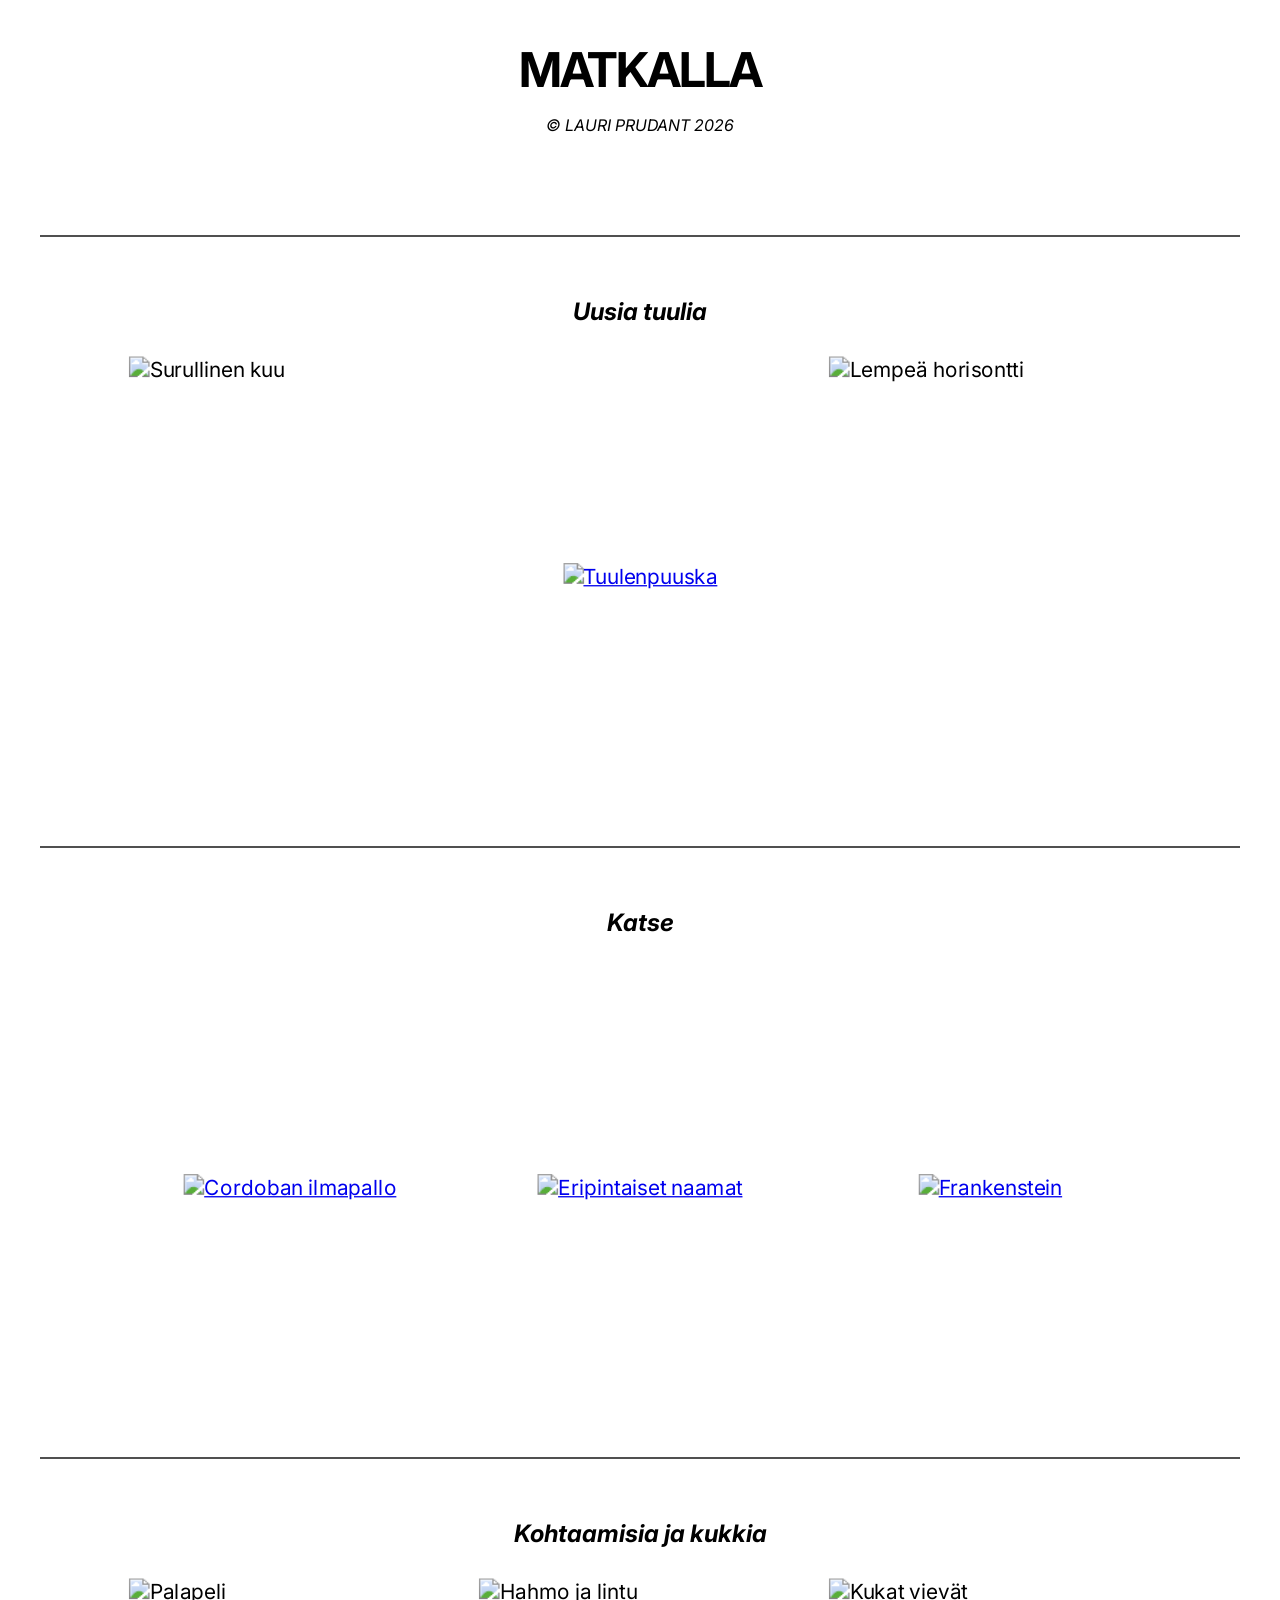
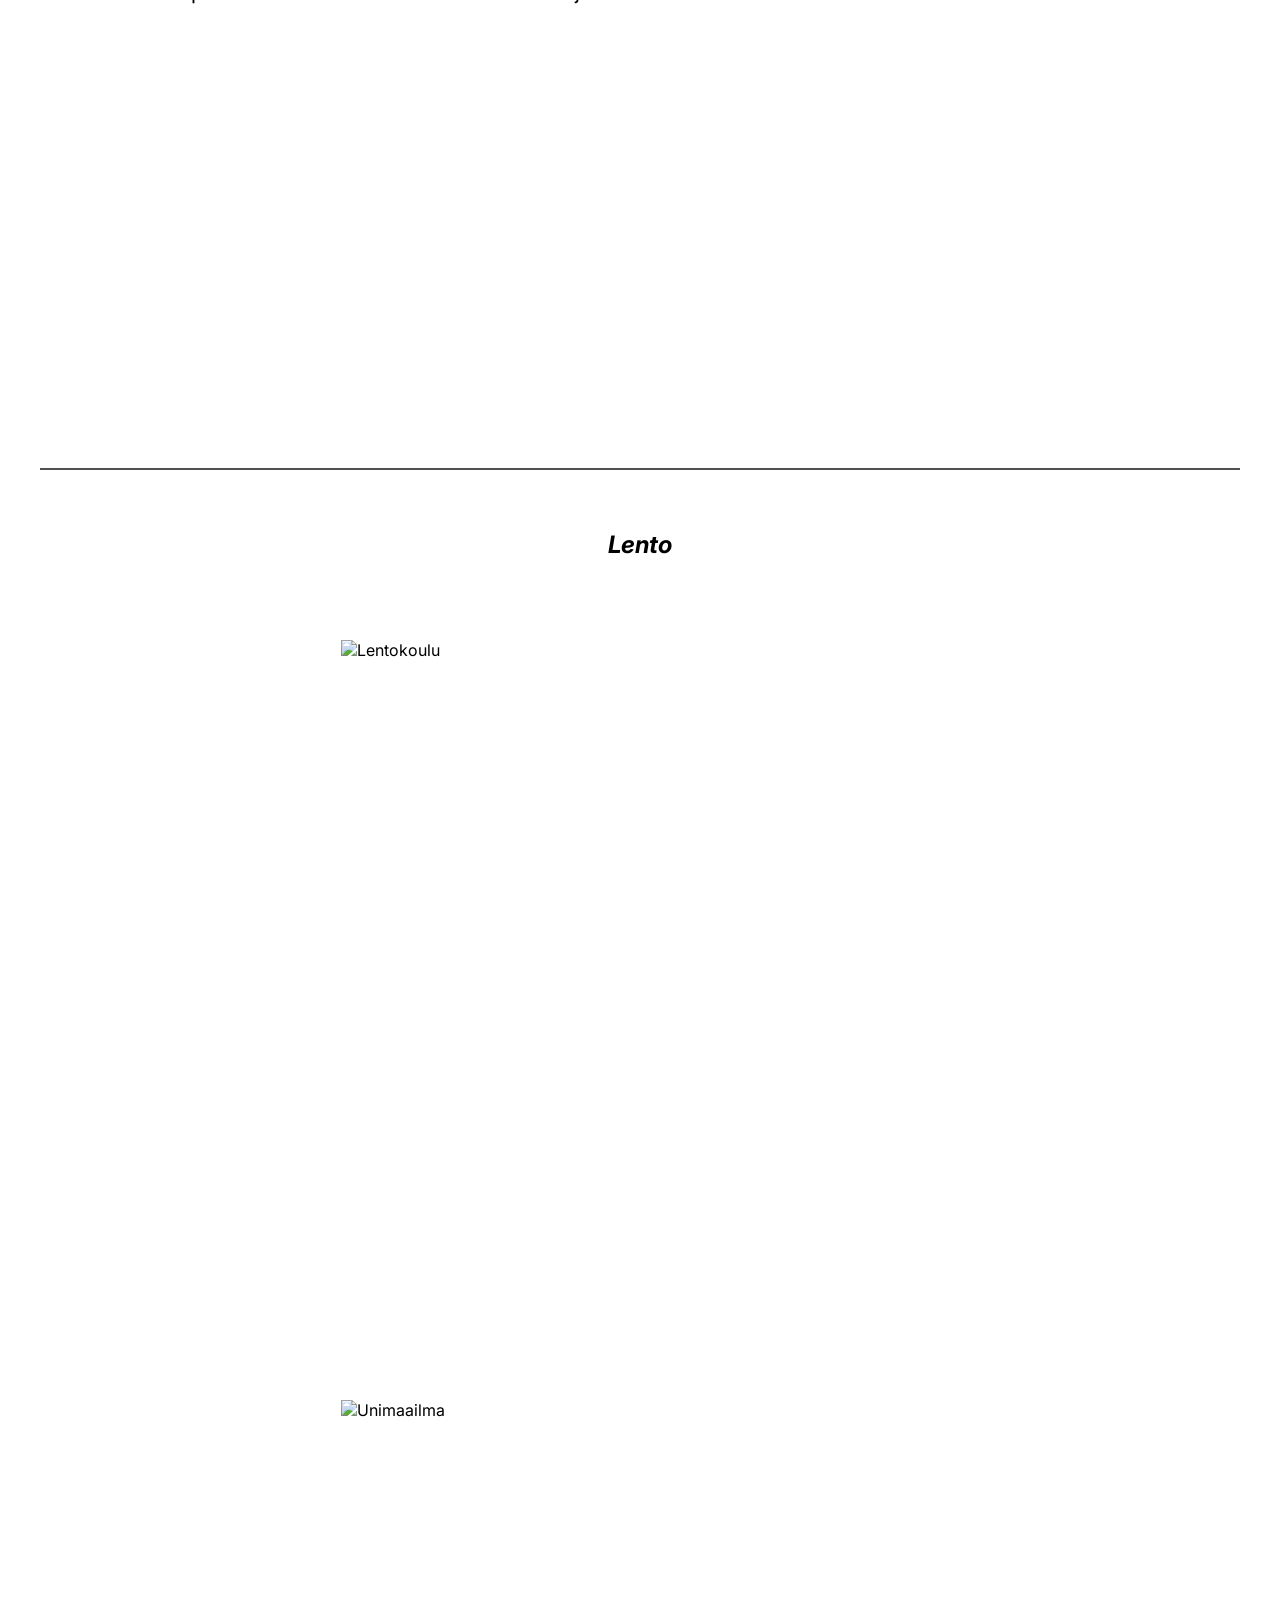
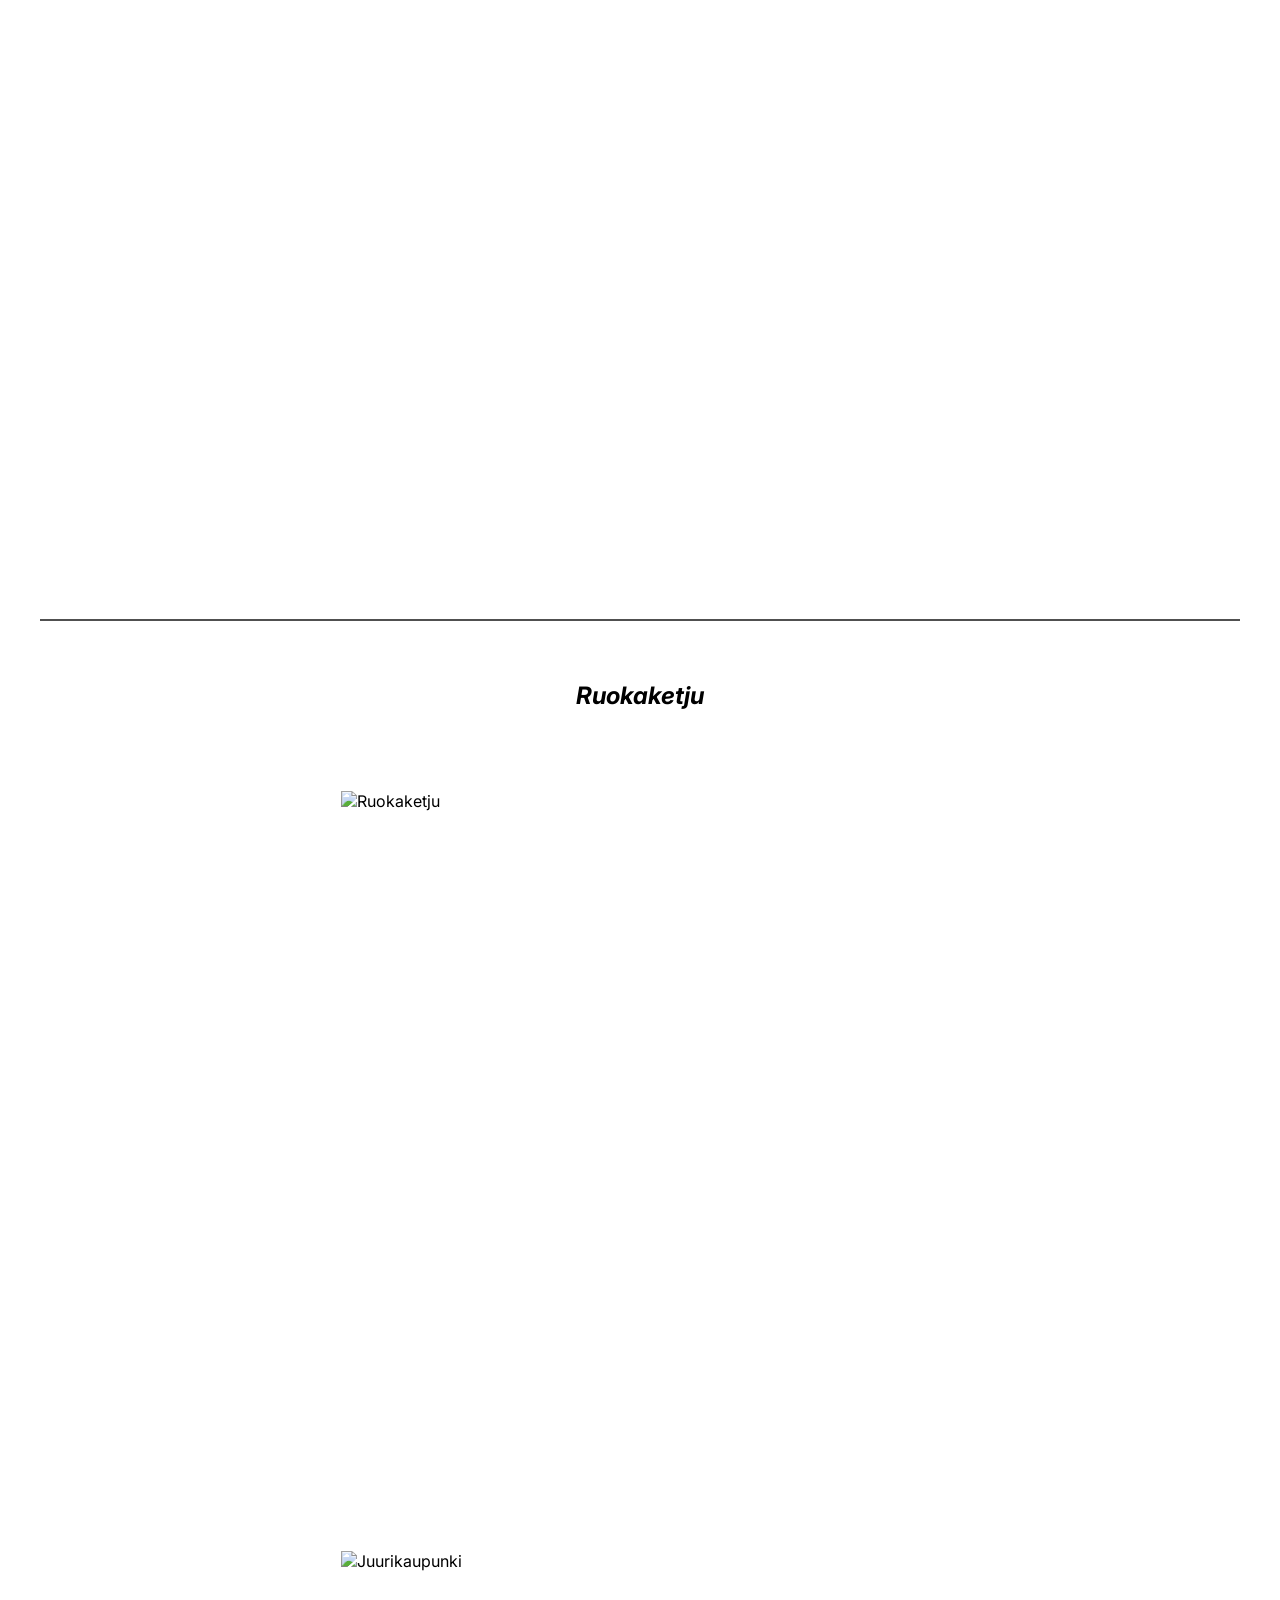
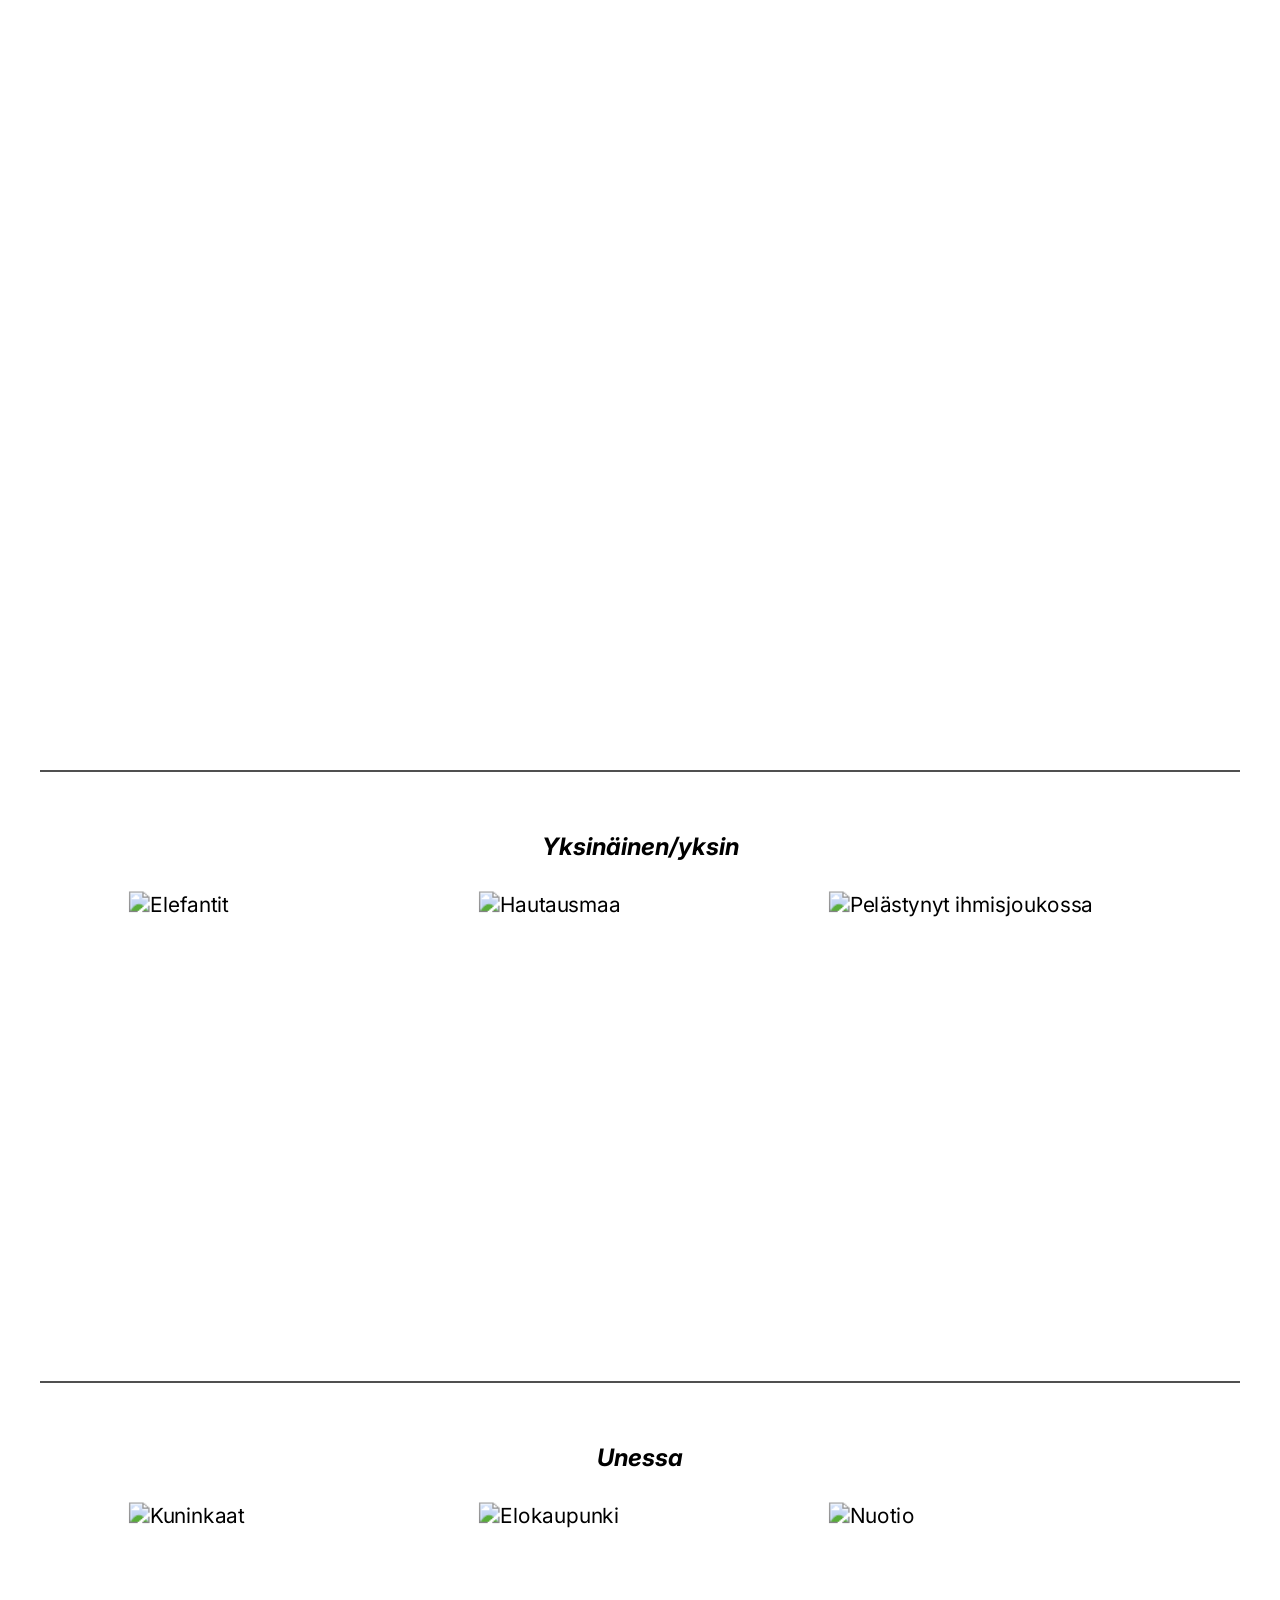
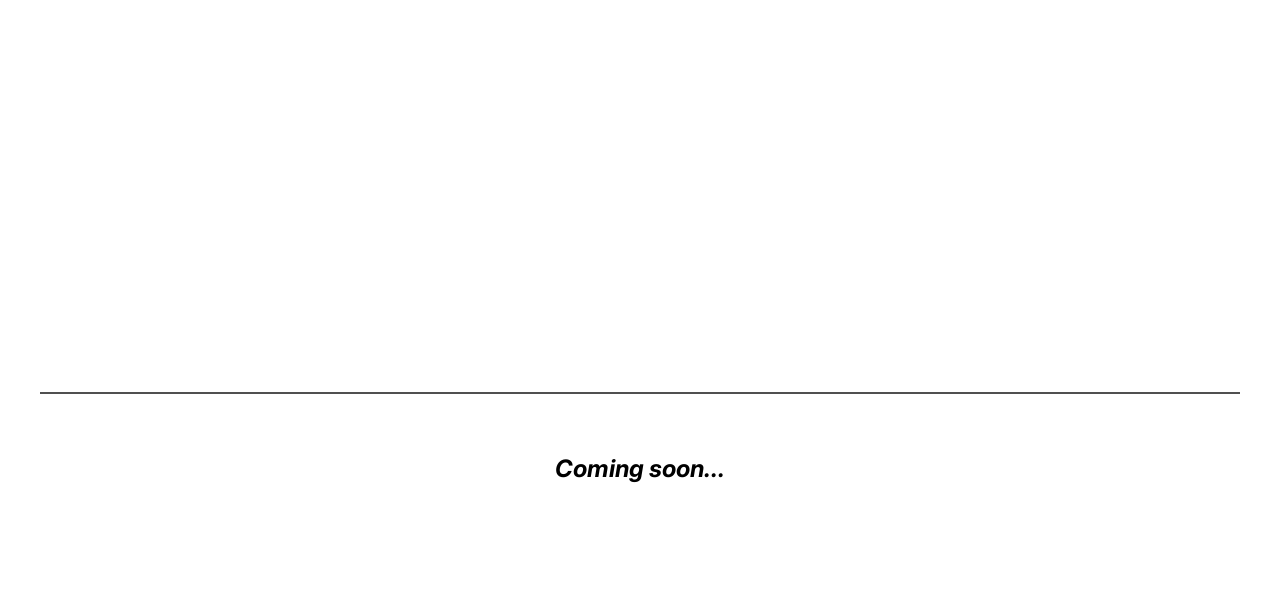
==== index.html @ d82b94a4 "Some initial tidying, .gitignore etc." ====
<!DOCTYPE html>
<html lang="en">
<head>
    <meta charset="UTF-8">
    <meta name="viewport" content="width=device-width, initial-scale=1.0">
    <title>Matkalla</title>
    

    <link rel="preconnect" href="https://fonts.googleapis.com">
    <link rel="preconnect" href="https://fonts.gstatic.com" crossorigin>
    <link href="https://fonts.googleapis.com/css2?family=Inter:ital,opsz,wght@0,14..32,100..900;1,14..32,100..900&display=swap" rel="stylesheet">
    <style>
        /* 1. THE FOUNDATION */
        body {
            margin: 0;
            padding: 40px;
            background-color: #ffffff;
            font-family: 'Inter', sans-serif;
            color: #000;
            /*animation: fadeIn 3s ease-out; /* Initial fade-in animation, taken out to improve snappiness */
        }

        header {
            text-align: center;
            margin-bottom: 80px;
        }

        h1 {
            font-size: 3rem;
            letter-spacing: -2px;
            text-transform: uppercase;
            margin: 0;
        }

        /* 2. THE CREATIVE GRID */
        .gallery {
            display: grid;
            grid-template-columns: repeat(auto-fit, 250px);
            justify-content: center;
            grid-auto-rows: 150px; /* Base height for rows */
            gap: 40px 100px;
            max-width: 1600px;
            margin: 0 auto;
        }

        /* 3. IMAGE STYLING */
        .art-item {
            background-color: #ffffff; /* Placeholder color */
            border: 1px solid #ffffff;
            display: flex;
            align-items: center;
            justify-content: center;
            overflow: hidden;
            transition: transform 0.3s ease;
            --scale: 1; /* Default scale for non-hovered items */
            transform: scale(var(--scale)); /* Apply the scale variable for consistent scaling on hover */
        }

        .art-item img {
            width: 100%;
            height: 100%;
            object-fit: cover;
        }

         .art-item:hover {
            transform: scale(calc(var(--scale) * 1.02)) translateY(-3px); /* Scales based on the defined variable (1.02) and adds a slight lift */
            cursor: crosshair; /* Changes cursor to crosshair for a more artistic feel */
            /*filter: invert(1);*/
            opacity: 0.8;  /* Adds a subtle fade effect on hover */
            box-shadow: 0 15px 30px rgba(0,0,0,0.2); /* Adds a subtle shadow for depth */
            z-index: 1; /* Ensures the zoomed image sits on top of neighbors */
        }

        /* 4. VARYING THE SIZES (The "Creative Room") */
        .large { grid-row: span 2; grid-column: span 1; --scale: 1.3;}
        .huge { grid-row: span 4; grid-column: span 2;}
        .tall  { grid-row: span 4; }
        .wide  { grid-row: span 4; grid-column: span 4; }
        .small { grid-row: span 2; grid-column: span 1; }

        /* 5. TYPOGRAPHY IN BETWEEN */
        .text-break {
            grid-column: 1 / -1;  /*Spans the whole width */
            padding-top: 60px;
            padding-bottom: 80px;
            font-size: 1.5rem;
            font-weight: bold;
            text-align: center;
            border-top: 2px solid #505050;
            margin-top: 100px;
        }
        /* 6. ANIMATION */
        @keyframes fadeIn {
            from { opacity: 0; }
            to { opacity: 1; }
        }

        @keyframes fadeOut {
            from { opacity: 1; }
            to { opacity: 0; }
        }

        /* 3. ACCESSIBILITY (Add this at the very end) */
        @media (prefers-reduced-motion: reduce) {
            body { animation: none; } /* */
        }

        /* mobile gallery: make every item uniform size */
        @media (max-width: 768px) {
            .text-break {
                padding-top: 20px;
                padding-bottom: 20px;
                margin-top: 40px;
            }

            .gallery {
                display: flex;
                flex-wrap: wrap;
                justify-content: space-between;
                gap: 1px;
            }
            
            .gallery .art-item {
                flex: 1 1 calc(33.333% - 10px);
                max-width: calc(33.333% - 10px);
                background-color: #ffffff;
                border: none;
            }
            /* for rows with only two items, they will naturally take 50% each */
            .gallery .art-item:nth-last-child(2):first-child,
            .gallery .art-item:nth-last-child(2):first-child ~ .art-item {
                flex: 1 1 calc(50% - 10px);
                max-width: calc(50% - 10px);
            }
            /* For galleries with 3 items: 2 on top, 1 centered below */
            /* This selects all items in a gallery that has exactly 3 items */
            .gallery .art-item:first-child:nth-last-child(3),
            .gallery .art-item:first-child:nth-last-child(3) ~ .art-item {
                /* Set size to match 2-item galleries, but prevent growing to fill space on a new line */
                flex: 0 1 calc(50% - 10px);
                max-width: calc(50% - 10px);
            }
            /* Re-order items: 1st and 3rd on top row, 2nd on bottom row */
            .gallery .art-item:nth-child(1):nth-last-child(3) { order: 1; }
            .gallery .art-item:nth-child(3):nth-last-child(1) { order: 2; }
            .gallery .art-item:nth-child(2):nth-last-child(2) {
                order: 3;
                /*
                 * The item is now on a new line by itself. We manually center it.
                 * The calculation is roughly: (100% container - 50% item width) / 2 = 25%
                 */
                margin-left: calc(25% + 5px);
            }
            /* cancel any span classes and transforms */
            .gallery .large,
            .gallery .huge,
            .gallery .tall,
            .gallery .wide,
            .gallery .small {
                grid-row: span 1 !important;
                grid-column: span 1 !important;
                transform: none !important;
            }
            .gallery .art-item img {
                width: 100%;
                height: auto;
                object-fit: contain;
            }
            /* ensure anchors also center their contents */
            .gallery .art-item a {
                display: flex;
                align-items: center;
                justify-content: center;
                width: 100%;
                height: 100%;
                font-size: 0; /* Removes underline gap for image-only links */
            }
        }
    </style>
</head>
<body>

    <header>
        <h1>Matkalla</h1>
        <p><em>© LAURI PRUDANT 2026</em></p>
    </header>

    <div class="text-break"><em>Uusia tuulia</em></div>

    <div class="gallery">
        <div class="art-item large"><img src="images/surullinen_kuu.JPEG" alt="Surullinen kuu" loading="lazy"></div>
        <div class="art-item large">
            <a href="stories/tuulenpuuska.html">
                <img src="images/tuulenpuuska.JPEG" alt="Tuulenpuuska" loading="lazy">
            </a>
        </div>
        <div class="art-item large"><img src="images/lempea_horisontti.JPEG" alt="Lempeä horisontti" loading="lazy"></div>
    </div>

    <div class="text-break"><em>Katse</em></div>

    <div class="gallery">
        <div class="art-item large">
            <a href="stories/cordoba-ilmapallo.html">
                <img src="images/cordoban_ilmapallo_leikattu.JPEG" alt="Cordoban ilmapallo" loading="lazy">
            </a>
        </div>
        <div class="art-item large">
            <a href="stories/eripintaiset-kasvot.html">
                <img src="images/eripintaiset_naamat_leikattu.JPEG" alt="Eripintaiset naamat" loading="lazy">
            </a>
        </div>
        <div class="art-item large">
            <a href="stories/frankenstein.html">
                <img src="images/frankenstein_leikattu.JPEG" alt="Frankenstein" loading="lazy">
            </a>
        </div>
    </div>

    <div class="text-break"><em>Kohtaamisia ja kukkia</em></div>

    <div class="gallery">
        <div class="art-item large"><img src="images/palapeli_leikattu.JPEG" alt="Palapeli" loading="lazy"></div>
        <div class="art-item large"><img src="images/hahmo_ja_lintu_leikattu.JPEG" alt="Hahmo ja lintu" loading="lazy"></div> 
        <div class="art-item large"><img src="images/kukat_vievät_leikattu.JPEG" alt="Kukat vievät" loading="lazy"></div>
    </div>

    <div class="text-break"><em>Lento</em></div>

    <div class="gallery">
        <div class="art-item huge"><img src="images/lentokoulu.JPEG" alt="Lentokoulu" loading="lazy"></div>
        <div class="art-item huge"><img src="images/unimaailma.JPEG" alt="Unimaailma" loading="lazy"></div> 
    </div>

    <div class="text-break"><em>Ruokaketju</em></div>

    <div class="gallery">
        <div class="art-item huge"><img src="images/ruokaketju.JPEG" alt="Ruokaketju" loading="lazy"></div>
        <div class="art-item huge"><img src="images/juurikaupunki.JPEG" alt="Juurikaupunki" loading="lazy"></div> 
    </div>

        <div class="text-break"><em>Yksinäinen/yksin</em></div>

    <div class="gallery">
        <div class="art-item large"><img src="images/elefantit.JPEG" alt="Elefantit" loading="lazy"></div>
        <div class="art-item large"><img src="images/hautausmaa.JPEG" alt="Hautausmaa" loading="lazy"></div> 
        <div class="art-item large"><img src="images/pelästynyt_ihmisjoukossa.JPEG" alt="Pelästynyt ihmisjoukossa" loading="lazy"></div>
    </div>

            <div class="text-break"><em>Unessa</em></div>

    <div class="gallery">
        <div class="art-item large"><img src="images/kuninkaat.JPEG" alt="Kuninkaat" loading="lazy"></div>
        <div class="art-item large"><img src="images/elokaupunki.JPEG" alt="Elokaupunki" loading="lazy"></div> 
        <div class="art-item large"><img src="images/nuotio.JPEG" alt="Nuotio" loading="lazy"></div>
    </div>

     <div class="text-break"><em>Coming soon...</em></div>

<script>
    function playFadeIn() {
        const body = document.body;
        body.style.animation = 'none'; // Kill any current animation
        void body.offsetWidth;         // Force the browser to "blink" (Reflow)
        body.style.animation = 'fadeIn 1.5s ease-out forwards'; /* Start fade-in animation */
    }

    // Handle initial load
    if (document.readyState === 'loading') {
        document.addEventListener('DOMContentLoaded', playFadeIn);
    } else {
        playFadeIn();
    }

    // Handle the "Back" button (BFCache)
    window.addEventListener('pageshow', function(event) {
        // event.persisted is true if the page was restored from cache (Back button)
        if (event.persisted || (window.performance && window.performance.navigation.type === 2)) {
            playFadeIn();
        }
    });

    // Handle the "Fade Out" when leaving
    document.addEventListener('click', function(e) {
        const link = e.target.closest('a');
        if (link && link.href && !link.target) {
            const href = link.href;
            if (href.includes(window.location.origin) && href.endsWith('.html')) {
                e.preventDefault();
                document.body.style.animation = 'fadeOut 0.2s ease-in forwards'; /* Start fade-out animation */
                setTimeout(() => {
                    window.location.href = href; /* Navigate after fade-out completes */
                }, 200); 
            }
        }
    });
</script>
</body>
</html>
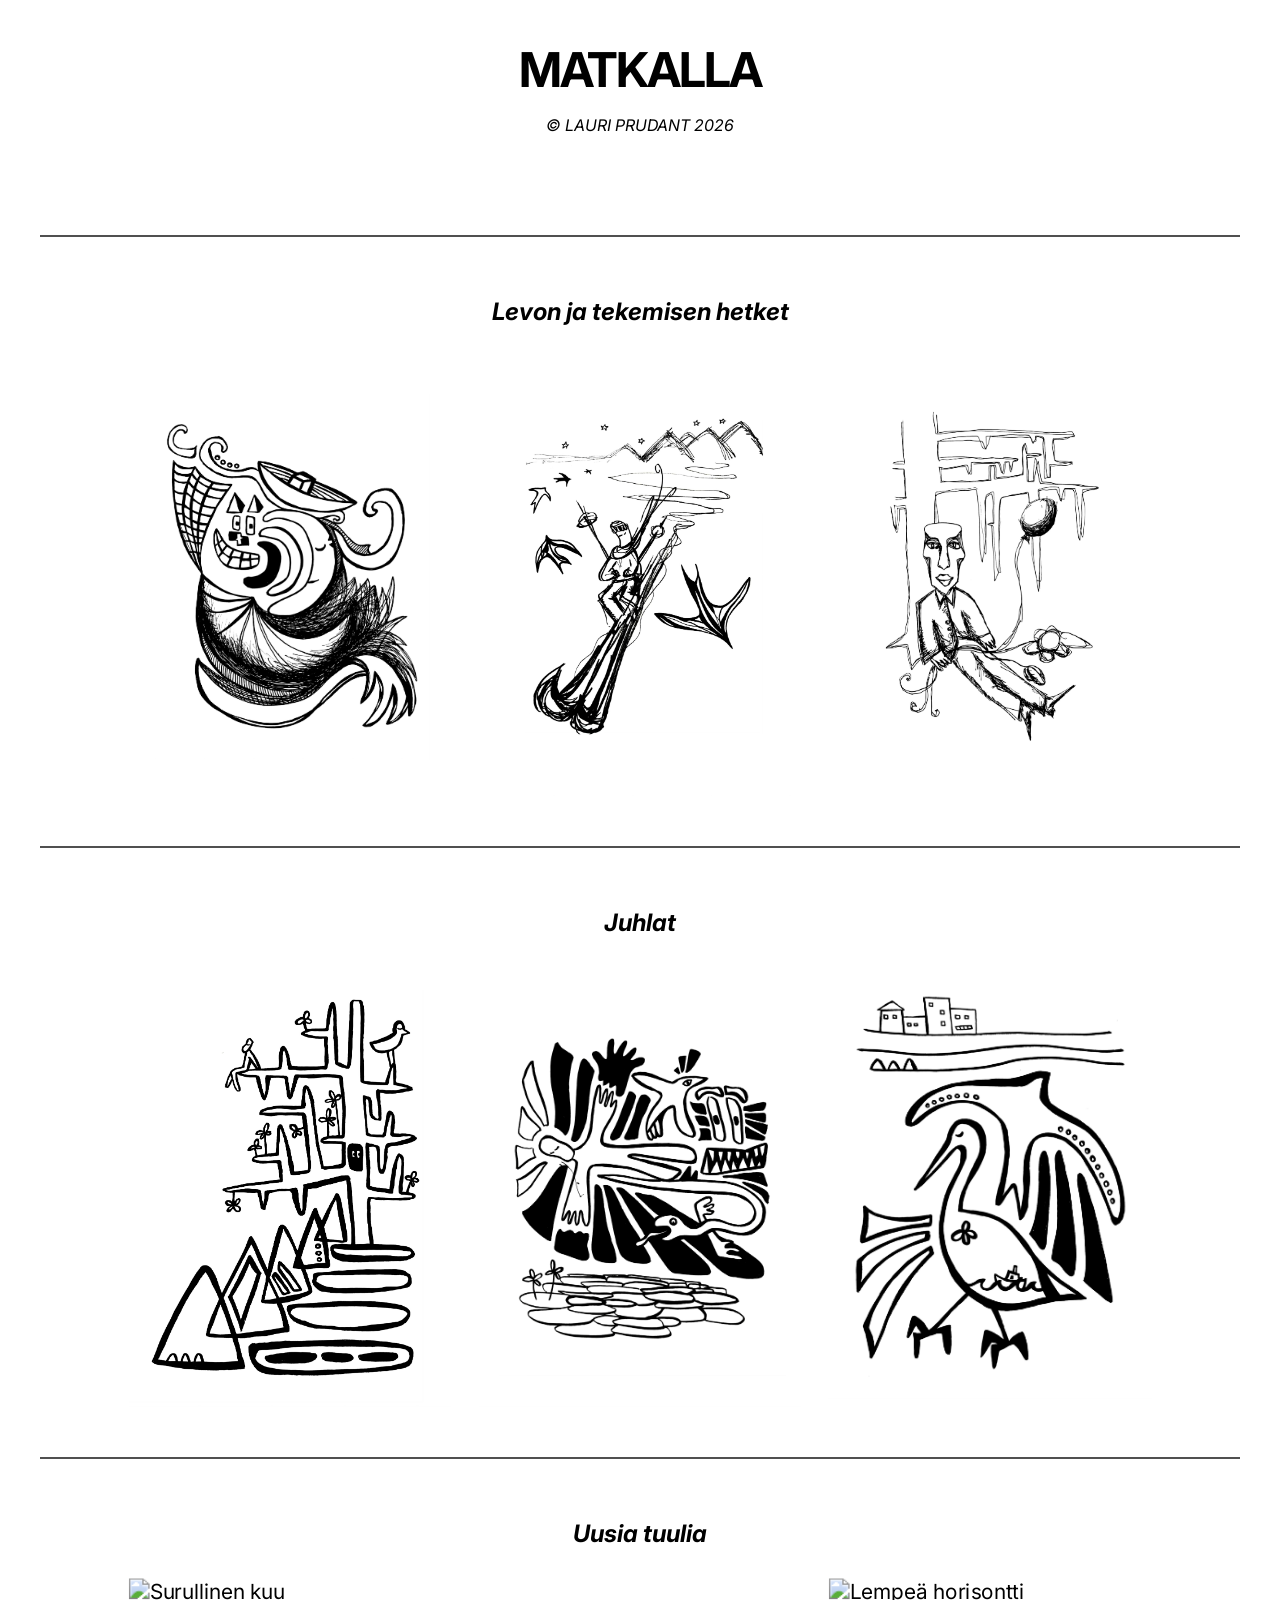
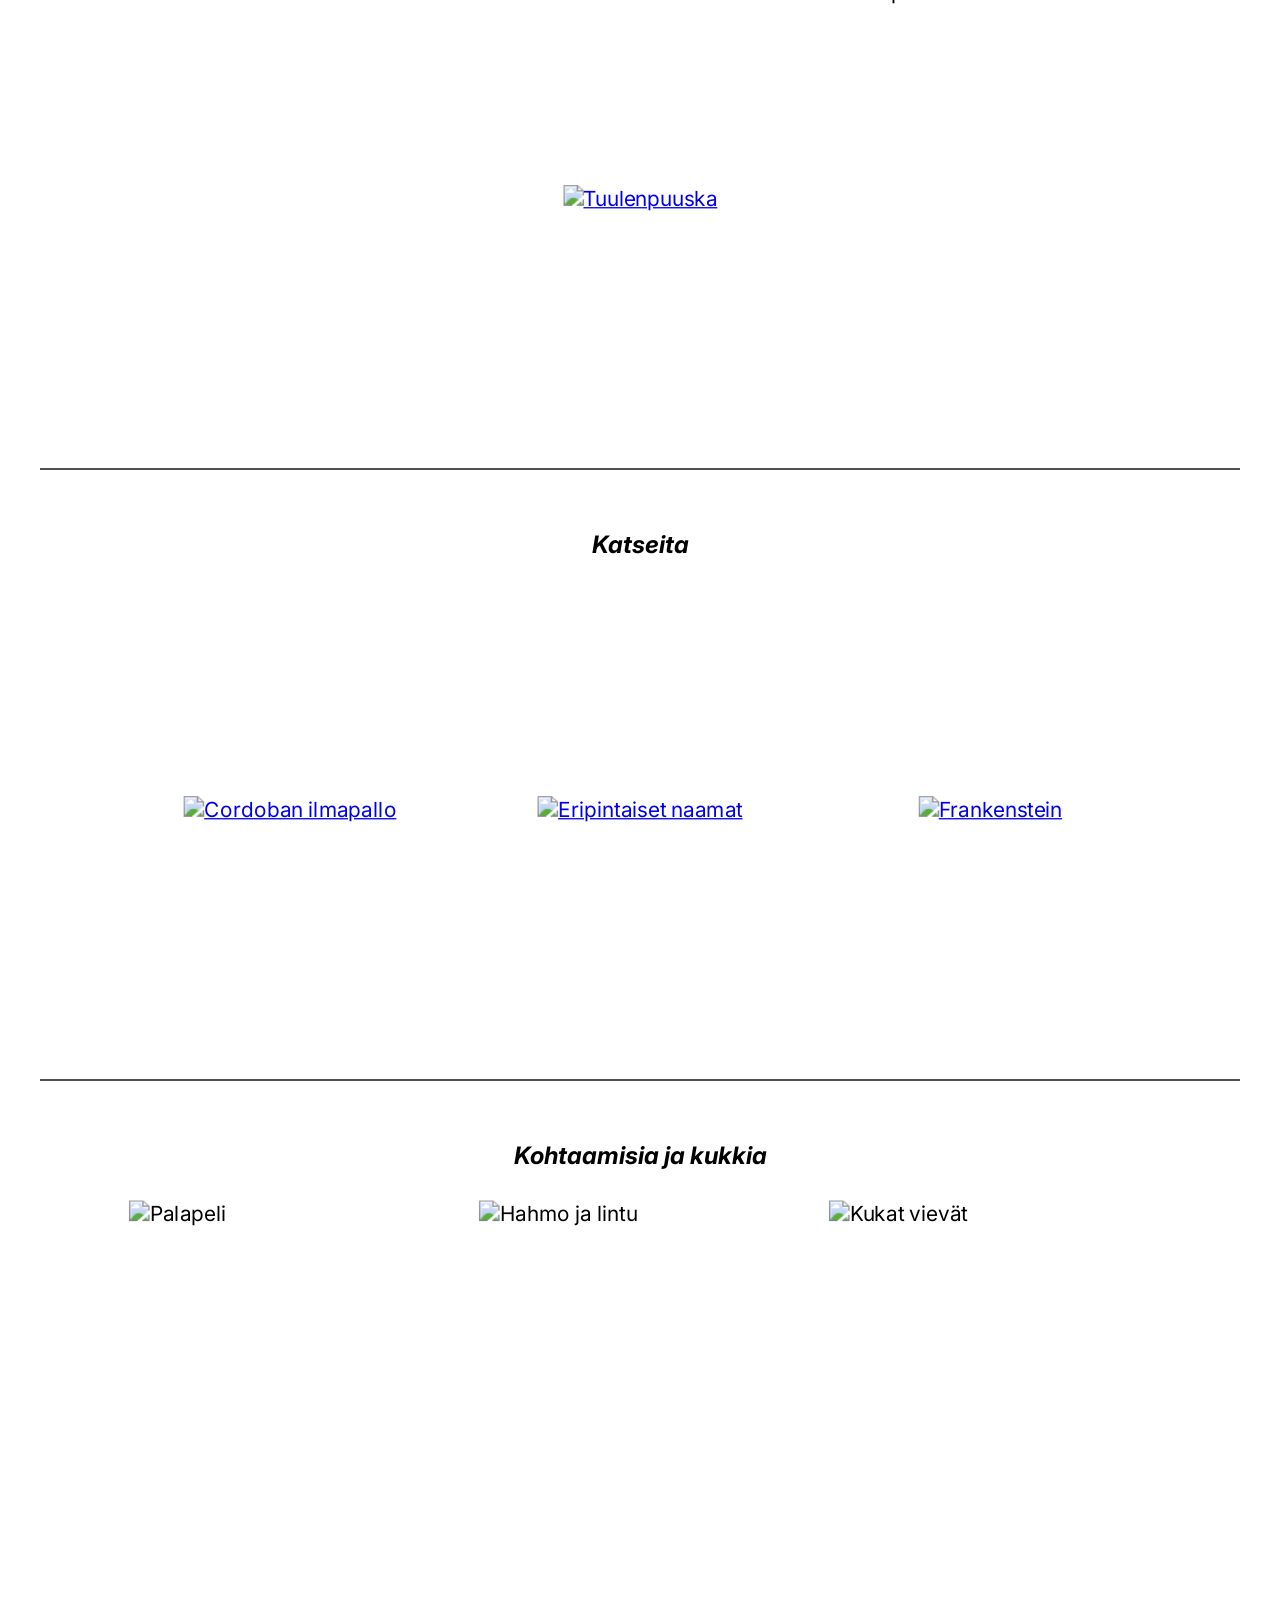
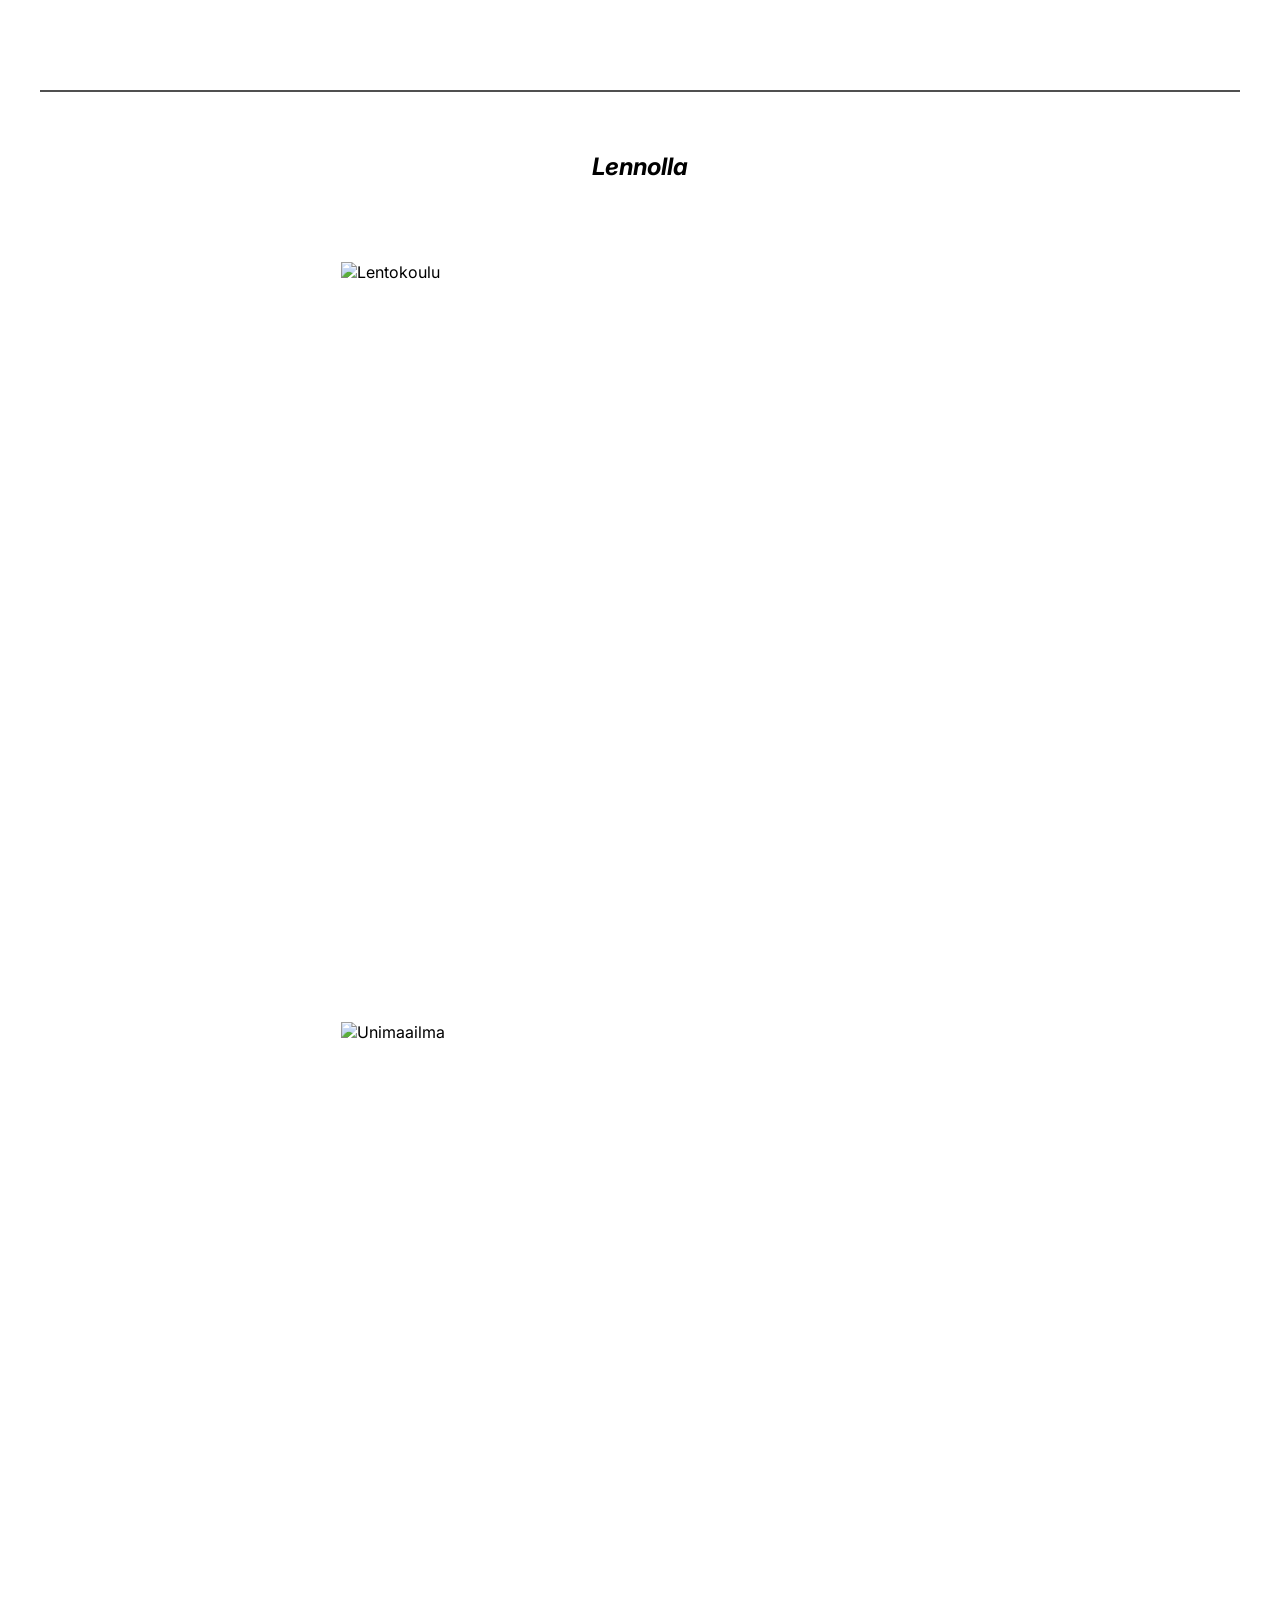
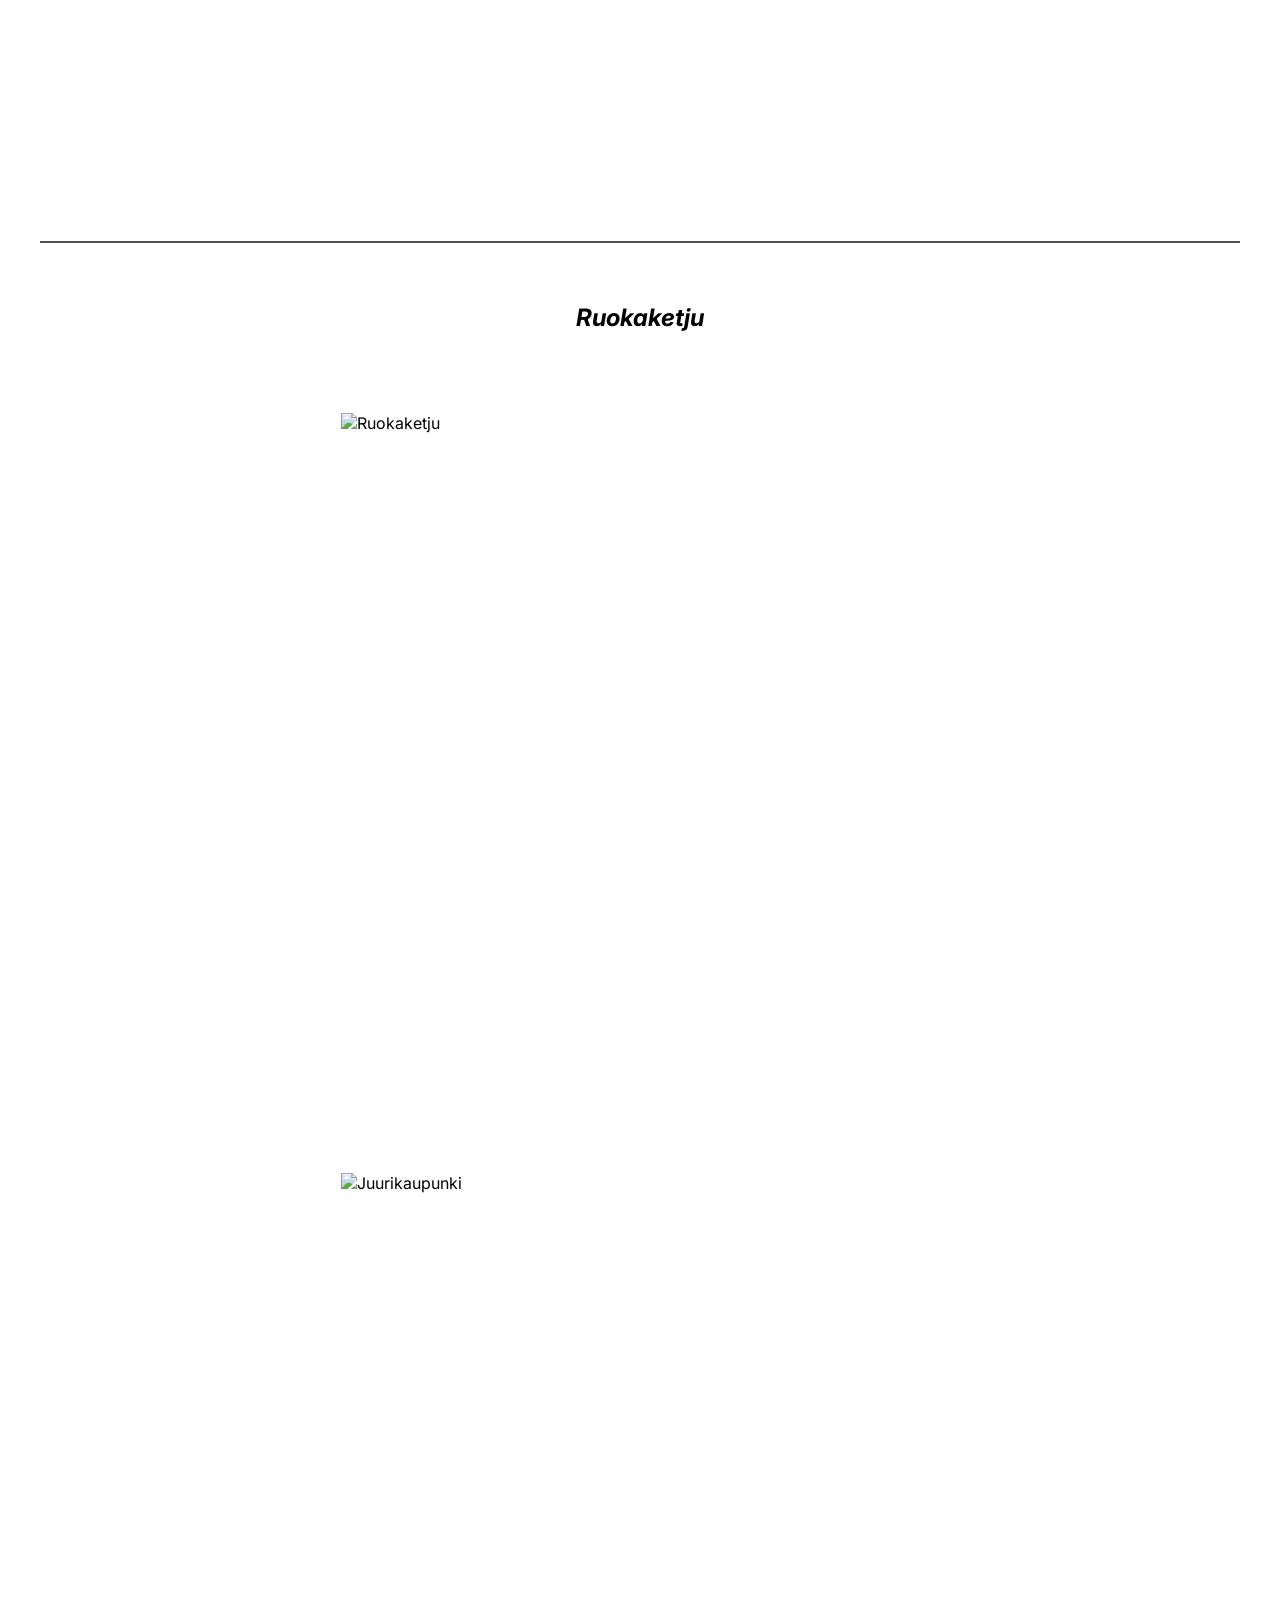
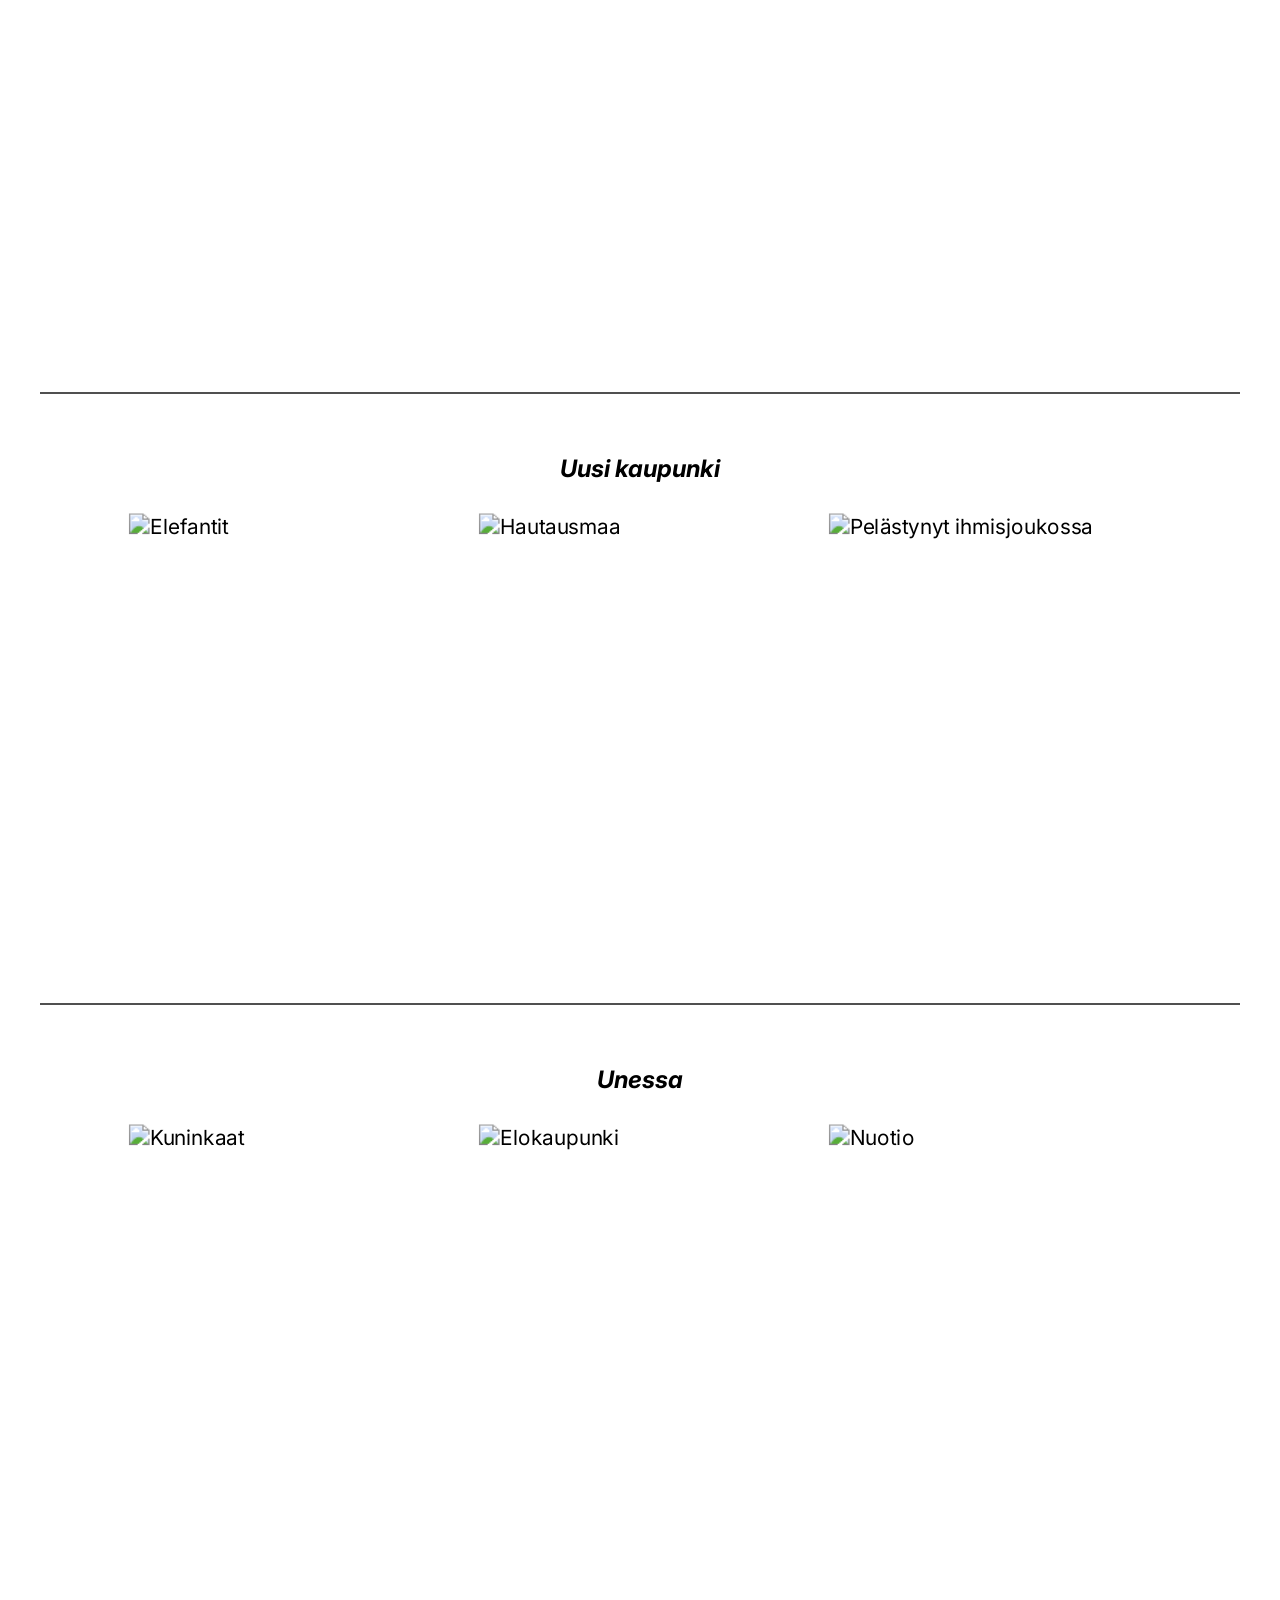
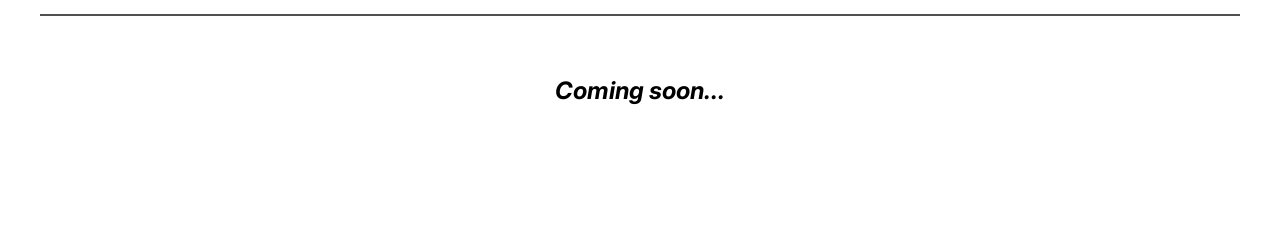
==== commit a4676b62: "Added some new images to the site and tested that python script works. It works well, but some funct" ====
--- a/index.html
+++ b/index.html
@@ -9,181 +9,36 @@
     <link rel="preconnect" href="https://fonts.googleapis.com">
     <link rel="preconnect" href="https://fonts.gstatic.com" crossorigin>
     <link href="https://fonts.googleapis.com/css2?family=Inter:ital,opsz,wght@0,14..32,100..900;1,14..32,100..900&display=swap" rel="stylesheet">
-    <style>
-        /* 1. THE FOUNDATION */
-        body {
-            margin: 0;
-            padding: 40px;
-            background-color: #ffffff;
-            font-family: 'Inter', sans-serif;
-            color: #000;
-            /*animation: fadeIn 3s ease-out; /* Initial fade-in animation, taken out to improve snappiness */
-        }
-
-        header {
-            text-align: center;
-            margin-bottom: 80px;
-        }
-
-        h1 {
-            font-size: 3rem;
-            letter-spacing: -2px;
-            text-transform: uppercase;
-            margin: 0;
-        }
-
-        /* 2. THE CREATIVE GRID */
-        .gallery {
-            display: grid;
-            grid-template-columns: repeat(auto-fit, 250px);
-            justify-content: center;
-            grid-auto-rows: 150px; /* Base height for rows */
-            gap: 40px 100px;
-            max-width: 1600px;
-            margin: 0 auto;
-        }
-
-        /* 3. IMAGE STYLING */
-        .art-item {
-            background-color: #ffffff; /* Placeholder color */
-            border: 1px solid #ffffff;
-            display: flex;
-            align-items: center;
-            justify-content: center;
-            overflow: hidden;
-            transition: transform 0.3s ease;
-            --scale: 1; /* Default scale for non-hovered items */
-            transform: scale(var(--scale)); /* Apply the scale variable for consistent scaling on hover */
-        }
-
-        .art-item img {
-            width: 100%;
-            height: 100%;
-            object-fit: cover;
-        }
-
-         .art-item:hover {
-            transform: scale(calc(var(--scale) * 1.02)) translateY(-3px); /* Scales based on the defined variable (1.02) and adds a slight lift */
-            cursor: crosshair; /* Changes cursor to crosshair for a more artistic feel */
-            /*filter: invert(1);*/
-            opacity: 0.8;  /* Adds a subtle fade effect on hover */
-            box-shadow: 0 15px 30px rgba(0,0,0,0.2); /* Adds a subtle shadow for depth */
-            z-index: 1; /* Ensures the zoomed image sits on top of neighbors */
-        }
-
-        /* 4. VARYING THE SIZES (The "Creative Room") */
-        .large { grid-row: span 2; grid-column: span 1; --scale: 1.3;}
-        .huge { grid-row: span 4; grid-column: span 2;}
-        .tall  { grid-row: span 4; }
-        .wide  { grid-row: span 4; grid-column: span 4; }
-        .small { grid-row: span 2; grid-column: span 1; }
-
-        /* 5. TYPOGRAPHY IN BETWEEN */
-        .text-break {
-            grid-column: 1 / -1;  /*Spans the whole width */
-            padding-top: 60px;
-            padding-bottom: 80px;
-            font-size: 1.5rem;
-            font-weight: bold;
-            text-align: center;
-            border-top: 2px solid #505050;
-            margin-top: 100px;
-        }
-        /* 6. ANIMATION */
-        @keyframes fadeIn {
-            from { opacity: 0; }
-            to { opacity: 1; }
-        }
-
-        @keyframes fadeOut {
-            from { opacity: 1; }
-            to { opacity: 0; }
-        }
-
-        /* 3. ACCESSIBILITY (Add this at the very end) */
-        @media (prefers-reduced-motion: reduce) {
-            body { animation: none; } /* */
-        }
-
-        /* mobile gallery: make every item uniform size */
-        @media (max-width: 768px) {
-            .text-break {
-                padding-top: 20px;
-                padding-bottom: 20px;
-                margin-top: 40px;
-            }
-
-            .gallery {
-                display: flex;
-                flex-wrap: wrap;
-                justify-content: space-between;
-                gap: 1px;
-            }
-            
-            .gallery .art-item {
-                flex: 1 1 calc(33.333% - 10px);
-                max-width: calc(33.333% - 10px);
-                background-color: #ffffff;
-                border: none;
-            }
-            /* for rows with only two items, they will naturally take 50% each */
-            .gallery .art-item:nth-last-child(2):first-child,
-            .gallery .art-item:nth-last-child(2):first-child ~ .art-item {
-                flex: 1 1 calc(50% - 10px);
-                max-width: calc(50% - 10px);
-            }
-            /* For galleries with 3 items: 2 on top, 1 centered below */
-            /* This selects all items in a gallery that has exactly 3 items */
-            .gallery .art-item:first-child:nth-last-child(3),
-            .gallery .art-item:first-child:nth-last-child(3) ~ .art-item {
-                /* Set size to match 2-item galleries, but prevent growing to fill space on a new line */
-                flex: 0 1 calc(50% - 10px);
-                max-width: calc(50% - 10px);
-            }
-            /* Re-order items: 1st and 3rd on top row, 2nd on bottom row */
-            .gallery .art-item:nth-child(1):nth-last-child(3) { order: 1; }
-            .gallery .art-item:nth-child(3):nth-last-child(1) { order: 2; }
-            .gallery .art-item:nth-child(2):nth-last-child(2) {
-                order: 3;
-                /*
-                 * The item is now on a new line by itself. We manually center it.
-                 * The calculation is roughly: (100% container - 50% item width) / 2 = 25%
-                 */
-                margin-left: calc(25% + 5px);
-            }
-            /* cancel any span classes and transforms */
-            .gallery .large,
-            .gallery .huge,
-            .gallery .tall,
-            .gallery .wide,
-            .gallery .small {
-                grid-row: span 1 !important;
-                grid-column: span 1 !important;
-                transform: none !important;
-            }
-            .gallery .art-item img {
-                width: 100%;
-                height: auto;
-                object-fit: contain;
-            }
-            /* ensure anchors also center their contents */
-            .gallery .art-item a {
-                display: flex;
-                align-items: center;
-                justify-content: center;
-                width: 100%;
-                height: 100%;
-                font-size: 0; /* Removes underline gap for image-only links */
-            }
-        }
-    </style>
+    <link rel="stylesheet" href="gallery.css">
 </head>
 <body>
 
+    <!-- GALLERY:START -->
+    <!-- Generated by build.py from content/gallery.md. Edit that file, not this part. -->
     <header>
         <h1>Matkalla</h1>
         <p><em>© LAURI PRUDANT 2026</em></p>
     </header>
+
+    <div class="text-break"><em>Levon ja tekemisen hetket</em></div>
+
+    <div class="gallery">
+        <div class="art-item large"><img src="images/myrsky_merella_tilava.JPEG" alt="Myrsky merellä" loading="lazy"></div>
+        <div class="art-item large"><img src="images/vauhdikas_lasku_tilava.JPEG" alt="Vauhdikas lasku" loading="lazy"></div>
+        <div class="art-item large"><img src="images/herran_lepotauko_tilava.JPEG" alt="Herran lepotauko" loading="lazy"></div>
+    </div>
+
+    <div class="text-break"><em>Juhlat</em></div>
+
+    <div class="gallery">
+        <div class="art-item large"><img src="images/pikkupuu.JPEG" alt="Pikkupuu" loading="lazy"></div>
+        <div class="art-item large"><img src="images/valvomassa_tilava.JPEG" alt="Valvomassa" loading="lazy"></div>
+        <div class="art-item large">
+            <a href="stories/paasky-ja-pelikaani.html">
+                <img src="images/paasky_ja_pelikaani.JPEG" alt="Pääsky ja pelikaani" loading="lazy">
+            </a>
+        </div>
+    </div>
 
     <div class="text-break"><em>Uusia tuulia</em></div>
 
@@ -197,7 +52,7 @@
         <div class="art-item large"><img src="images/lempea_horisontti.JPEG" alt="Lempeä horisontti" loading="lazy"></div>
     </div>
 
-    <div class="text-break"><em>Katse</em></div>
+    <div class="text-break"><em>Katseita</em></div>
 
     <div class="gallery">
         <div class="art-item large">
@@ -221,79 +76,43 @@
 
     <div class="gallery">
         <div class="art-item large"><img src="images/palapeli_leikattu.JPEG" alt="Palapeli" loading="lazy"></div>
-        <div class="art-item large"><img src="images/hahmo_ja_lintu_leikattu.JPEG" alt="Hahmo ja lintu" loading="lazy"></div> 
+        <div class="art-item large"><img src="images/hahmo_ja_lintu_leikattu.JPEG" alt="Hahmo ja lintu" loading="lazy"></div>
         <div class="art-item large"><img src="images/kukat_vievät_leikattu.JPEG" alt="Kukat vievät" loading="lazy"></div>
     </div>
 
-    <div class="text-break"><em>Lento</em></div>
+    <div class="text-break"><em>Lennolla</em></div>
 
     <div class="gallery">
         <div class="art-item huge"><img src="images/lentokoulu.JPEG" alt="Lentokoulu" loading="lazy"></div>
-        <div class="art-item huge"><img src="images/unimaailma.JPEG" alt="Unimaailma" loading="lazy"></div> 
+        <div class="art-item huge"><img src="images/unimaailma.JPEG" alt="Unimaailma" loading="lazy"></div>
     </div>
 
     <div class="text-break"><em>Ruokaketju</em></div>
 
     <div class="gallery">
         <div class="art-item huge"><img src="images/ruokaketju.JPEG" alt="Ruokaketju" loading="lazy"></div>
-        <div class="art-item huge"><img src="images/juurikaupunki.JPEG" alt="Juurikaupunki" loading="lazy"></div> 
+        <div class="art-item huge"><img src="images/juurikaupunki.JPEG" alt="Juurikaupunki" loading="lazy"></div>
     </div>
 
-        <div class="text-break"><em>Yksinäinen/yksin</em></div>
+    <div class="text-break"><em>Uusi kaupunki</em></div>
 
     <div class="gallery">
         <div class="art-item large"><img src="images/elefantit.JPEG" alt="Elefantit" loading="lazy"></div>
-        <div class="art-item large"><img src="images/hautausmaa.JPEG" alt="Hautausmaa" loading="lazy"></div> 
+        <div class="art-item large"><img src="images/hautausmaa.JPEG" alt="Hautausmaa" loading="lazy"></div>
         <div class="art-item large"><img src="images/pelästynyt_ihmisjoukossa.JPEG" alt="Pelästynyt ihmisjoukossa" loading="lazy"></div>
     </div>
 
-            <div class="text-break"><em>Unessa</em></div>
+    <div class="text-break"><em>Unessa</em></div>
 
     <div class="gallery">
         <div class="art-item large"><img src="images/kuninkaat.JPEG" alt="Kuninkaat" loading="lazy"></div>
-        <div class="art-item large"><img src="images/elokaupunki.JPEG" alt="Elokaupunki" loading="lazy"></div> 
+        <div class="art-item large"><img src="images/elokaupunki.JPEG" alt="Elokaupunki" loading="lazy"></div>
         <div class="art-item large"><img src="images/nuotio.JPEG" alt="Nuotio" loading="lazy"></div>
     </div>
 
-     <div class="text-break"><em>Coming soon...</em></div>
+    <div class="text-break"><em>Coming soon...</em></div>
+    <!-- GALLERY:END -->
 
-<script>
-    function playFadeIn() {
-        const body = document.body;
-        body.style.animation = 'none'; // Kill any current animation
-        void body.offsetWidth;         // Force the browser to "blink" (Reflow)
-        body.style.animation = 'fadeIn 1.5s ease-out forwards'; /* Start fade-in animation */
-    }
-
-    // Handle initial load
-    if (document.readyState === 'loading') {
-        document.addEventListener('DOMContentLoaded', playFadeIn);
-    } else {
-        playFadeIn();
-    }
-
-    // Handle the "Back" button (BFCache)
-    window.addEventListener('pageshow', function(event) {
-        // event.persisted is true if the page was restored from cache (Back button)
-        if (event.persisted || (window.performance && window.performance.navigation.type === 2)) {
-            playFadeIn();
-        }
-    });
-
-    // Handle the "Fade Out" when leaving
-    document.addEventListener('click', function(e) {
-        const link = e.target.closest('a');
-        if (link && link.href && !link.target) {
-            const href = link.href;
-            if (href.includes(window.location.origin) && href.endsWith('.html')) {
-                e.preventDefault();
-                document.body.style.animation = 'fadeOut 0.2s ease-in forwards'; /* Start fade-out animation */
-                setTimeout(() => {
-                    window.location.href = href; /* Navigate after fade-out completes */
-                }, 200); 
-            }
-        }
-    });
-</script>
+<script src="gallery.js"></script>
 </body>
 </html>
--- a/gallery.css
+++ b/gallery.css
@@ -0,0 +1,166 @@
+/* 1. THE FOUNDATION */
+body {
+    margin: 0;
+    padding: 40px;
+    background-color: #ffffff;
+    font-family: 'Inter', sans-serif;
+    color: #000;
+    /*animation: fadeIn 3s ease-out; /* Initial fade-in animation, taken out to improve snappiness */
+}
+
+header {
+    text-align: center;
+    margin-bottom: 80px;
+}
+
+h1 {
+    font-size: 3rem;
+    letter-spacing: -2px;
+    text-transform: uppercase;
+    margin: 0;
+}
+
+/* 2. THE CREATIVE GRID */
+.gallery {
+    display: grid;
+    grid-template-columns: repeat(auto-fit, 250px);
+    justify-content: center;
+    grid-auto-rows: 150px; /* Base height for rows */
+    gap: 40px 100px;
+    max-width: 1600px;
+    margin: 0 auto;
+}
+
+/* 3. IMAGE STYLING */
+.art-item {
+    background-color: #ffffff; /* Placeholder color */
+    border: 1px solid #ffffff;
+    display: flex;
+    align-items: center;
+    justify-content: center;
+    overflow: hidden;
+    transition: transform 0.3s ease;
+    --scale: 1; /* Default scale for non-hovered items */
+    transform: scale(var(--scale)); /* Apply the scale variable for consistent scaling on hover */
+}
+
+.art-item img {
+    width: 100%;
+    height: 100%;
+    object-fit: cover;
+}
+
+ .art-item:hover {
+    transform: scale(calc(var(--scale) * 1.02)) translateY(-3px); /* Scales based on the defined variable (1.02) and adds a slight lift */
+    cursor: crosshair; /* Changes cursor to crosshair for a more artistic feel */
+    /*filter: invert(1);*/
+    opacity: 0.8;  /* Adds a subtle fade effect on hover */
+    box-shadow: 0 15px 30px rgba(0,0,0,0.2); /* Adds a subtle shadow for depth */
+    z-index: 1; /* Ensures the zoomed image sits on top of neighbors */
+}
+
+/* 4. VARYING THE SIZES (The "Creative Room") */
+.large { grid-row: span 2; grid-column: span 1; --scale: 1.3;}
+.huge { grid-row: span 4; grid-column: span 2;}
+.tall  { grid-row: span 4; }
+.wide  { grid-row: span 4; grid-column: span 4; }
+.small { grid-row: span 2; grid-column: span 1; }
+
+/* 5. TYPOGRAPHY IN BETWEEN */
+.text-break {
+    grid-column: 1 / -1;  /*Spans the whole width */
+    padding-top: 60px;
+    padding-bottom: 80px;
+    font-size: 1.5rem;
+    font-weight: bold;
+    text-align: center;
+    border-top: 2px solid #505050;
+    margin-top: 100px;
+}
+/* 6. ANIMATION */
+@keyframes fadeIn {
+    from { opacity: 0; }
+    to { opacity: 1; }
+}
+
+@keyframes fadeOut {
+    from { opacity: 1; }
+    to { opacity: 0; }
+}
+
+/* 3. ACCESSIBILITY (Add this at the very end) */
+@media (prefers-reduced-motion: reduce) {
+    body { animation: none; } /* */
+}
+
+/* mobile gallery: make every item uniform size */
+@media (max-width: 768px) {
+    .text-break {
+        padding-top: 20px;
+        padding-bottom: 20px;
+        margin-top: 40px;
+    }
+
+    .gallery {
+        display: flex;
+        flex-wrap: wrap;
+        justify-content: space-between;
+        gap: 1px;
+    }
+    
+    .gallery .art-item {
+        flex: 1 1 calc(33.333% - 10px);
+        max-width: calc(33.333% - 10px);
+        background-color: #ffffff;
+        border: none;
+    }
+    /* for rows with only two items, they will naturally take 50% each */
+    .gallery .art-item:nth-last-child(2):first-child,
+    .gallery .art-item:nth-last-child(2):first-child ~ .art-item {
+        flex: 1 1 calc(50% - 10px);
+        max-width: calc(50% - 10px);
+    }
+    /* For galleries with 3 items: 2 on top, 1 centered below */
+    /* This selects all items in a gallery that has exactly 3 items */
+    .gallery .art-item:first-child:nth-last-child(3),
+    .gallery .art-item:first-child:nth-last-child(3) ~ .art-item {
+        /* Set size to match 2-item galleries, but prevent growing to fill space on a new line */
+        flex: 0 1 calc(50% - 10px);
+        max-width: calc(50% - 10px);
+    }
+    /* Re-order items: 1st and 3rd on top row, 2nd on bottom row */
+    .gallery .art-item:nth-child(1):nth-last-child(3) { order: 1; }
+    .gallery .art-item:nth-child(3):nth-last-child(1) { order: 2; }
+    .gallery .art-item:nth-child(2):nth-last-child(2) {
+        order: 3;
+        /*
+         * The item is now on a new line by itself. We manually center it.
+         * The calculation is roughly: (100% container - 50% item width) / 2 = 25%
+         */
+        margin-left: calc(25% + 5px);
+    }
+    /* cancel any span classes and transforms */
+    .gallery .large,
+    .gallery .huge,
+    .gallery .tall,
+    .gallery .wide,
+    .gallery .small {
+        grid-row: span 1 !important;
+        grid-column: span 1 !important;
+        transform: none !important;
+    }
+    .gallery .art-item img {
+        width: 100%;
+        height: auto;
+        object-fit: contain;
+    }
+    /* ensure anchors also center their contents */
+    .gallery .art-item a {
+        display: flex;
+        align-items: center;
+        justify-content: center;
+        width: 100%;
+        height: 100%;
+        font-size: 0; /* Removes underline gap for image-only links */
+    }
+}
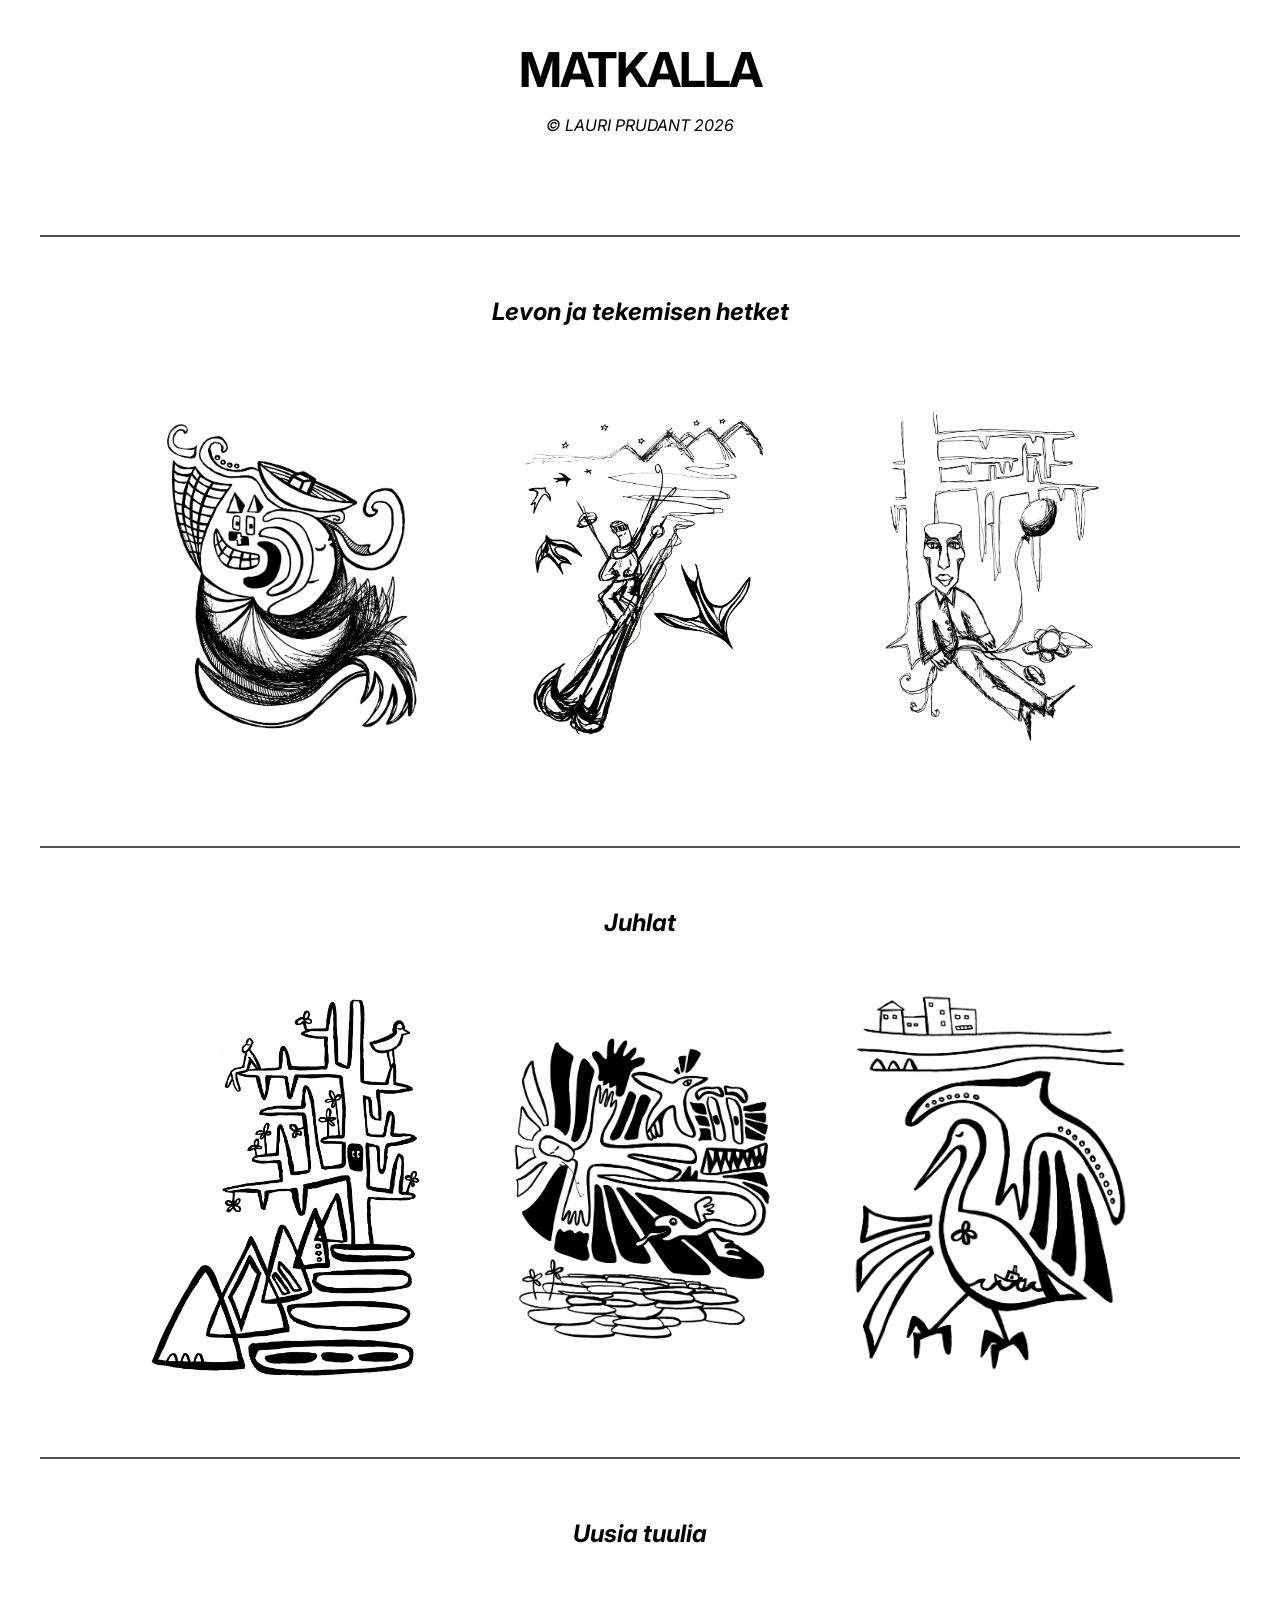
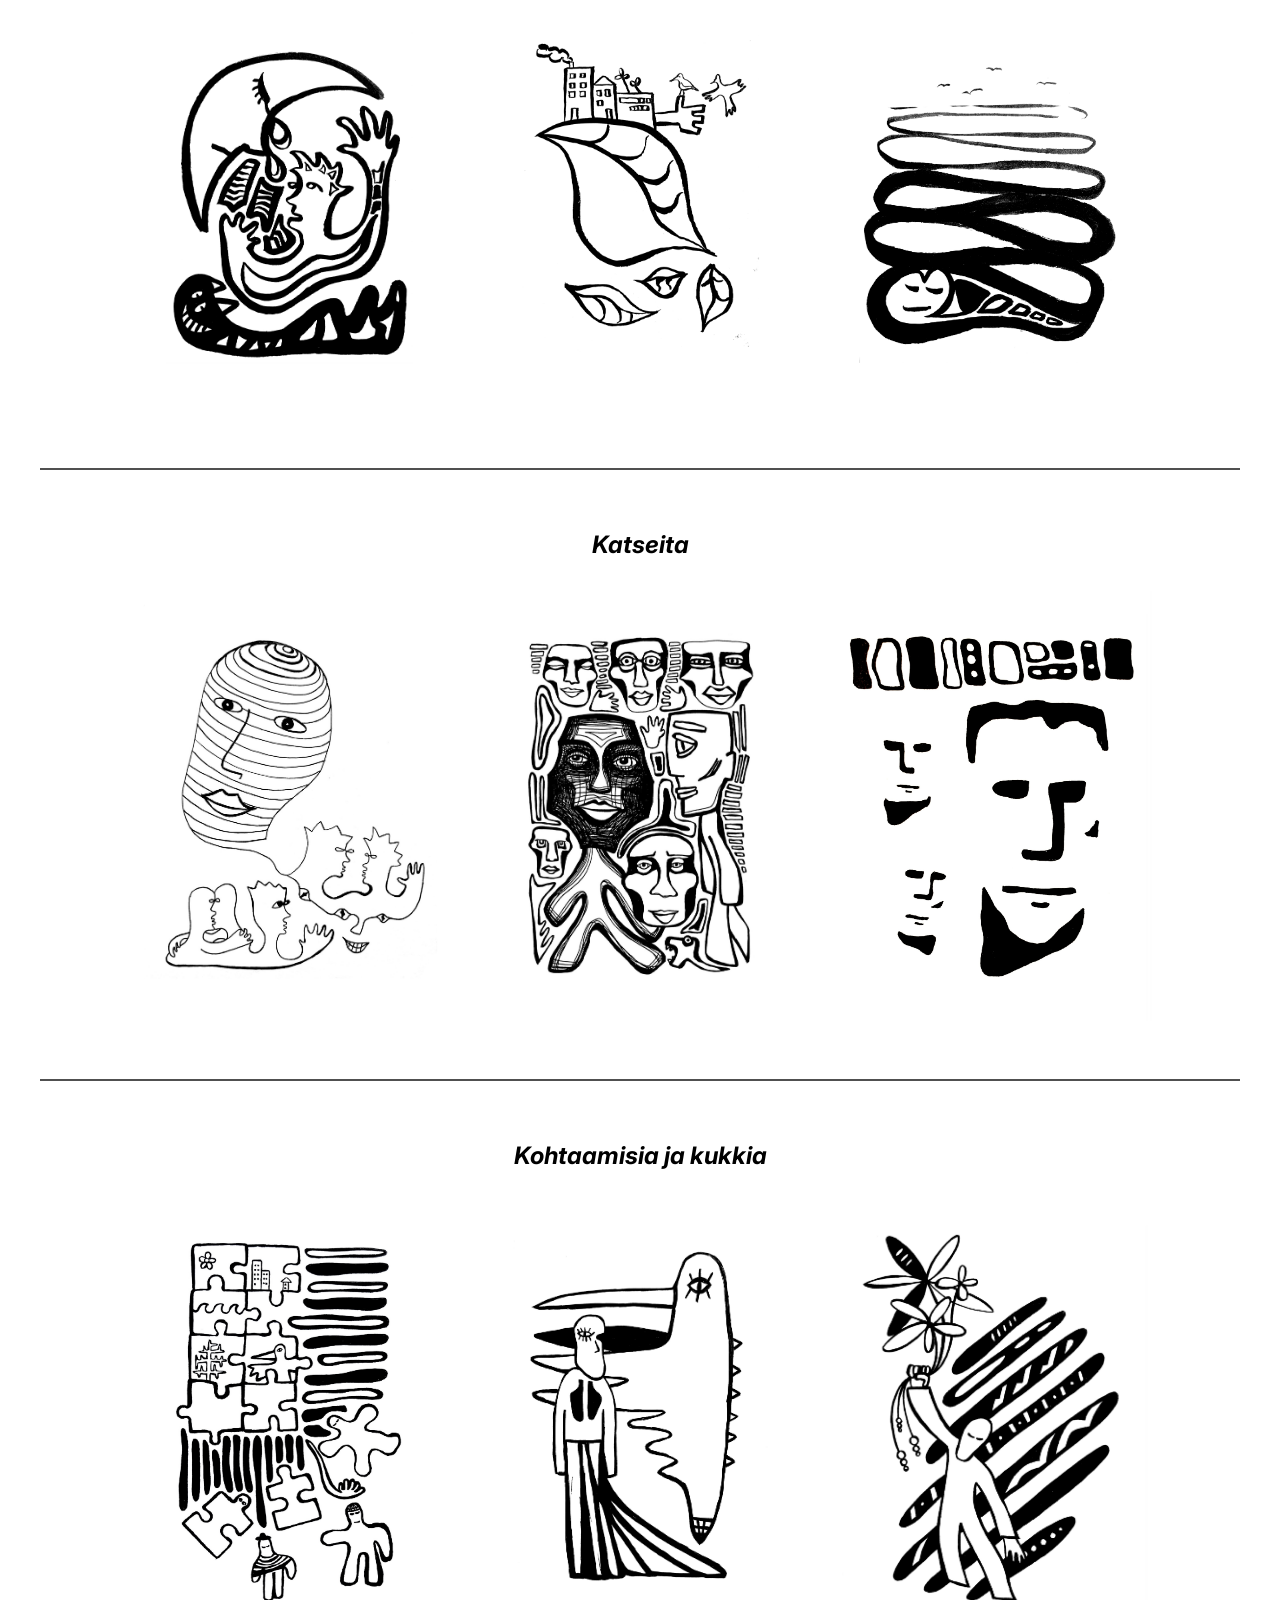
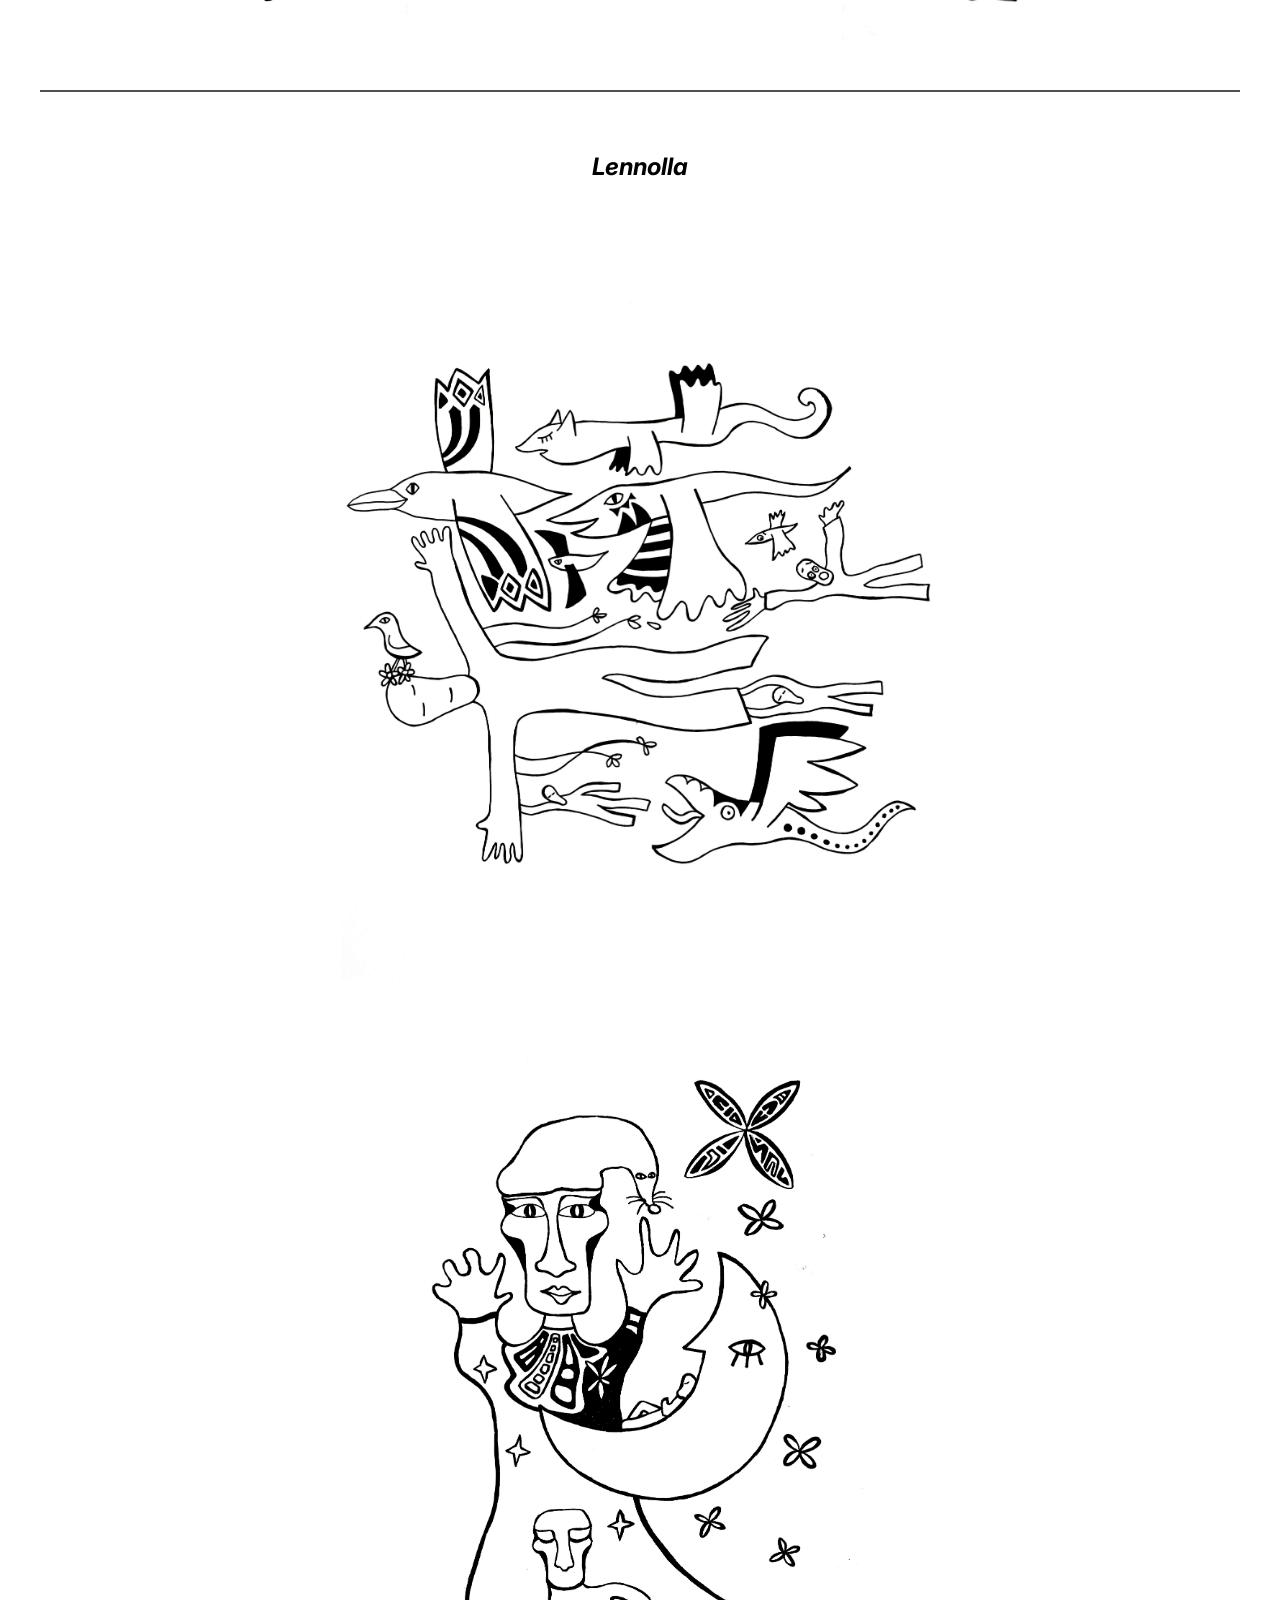
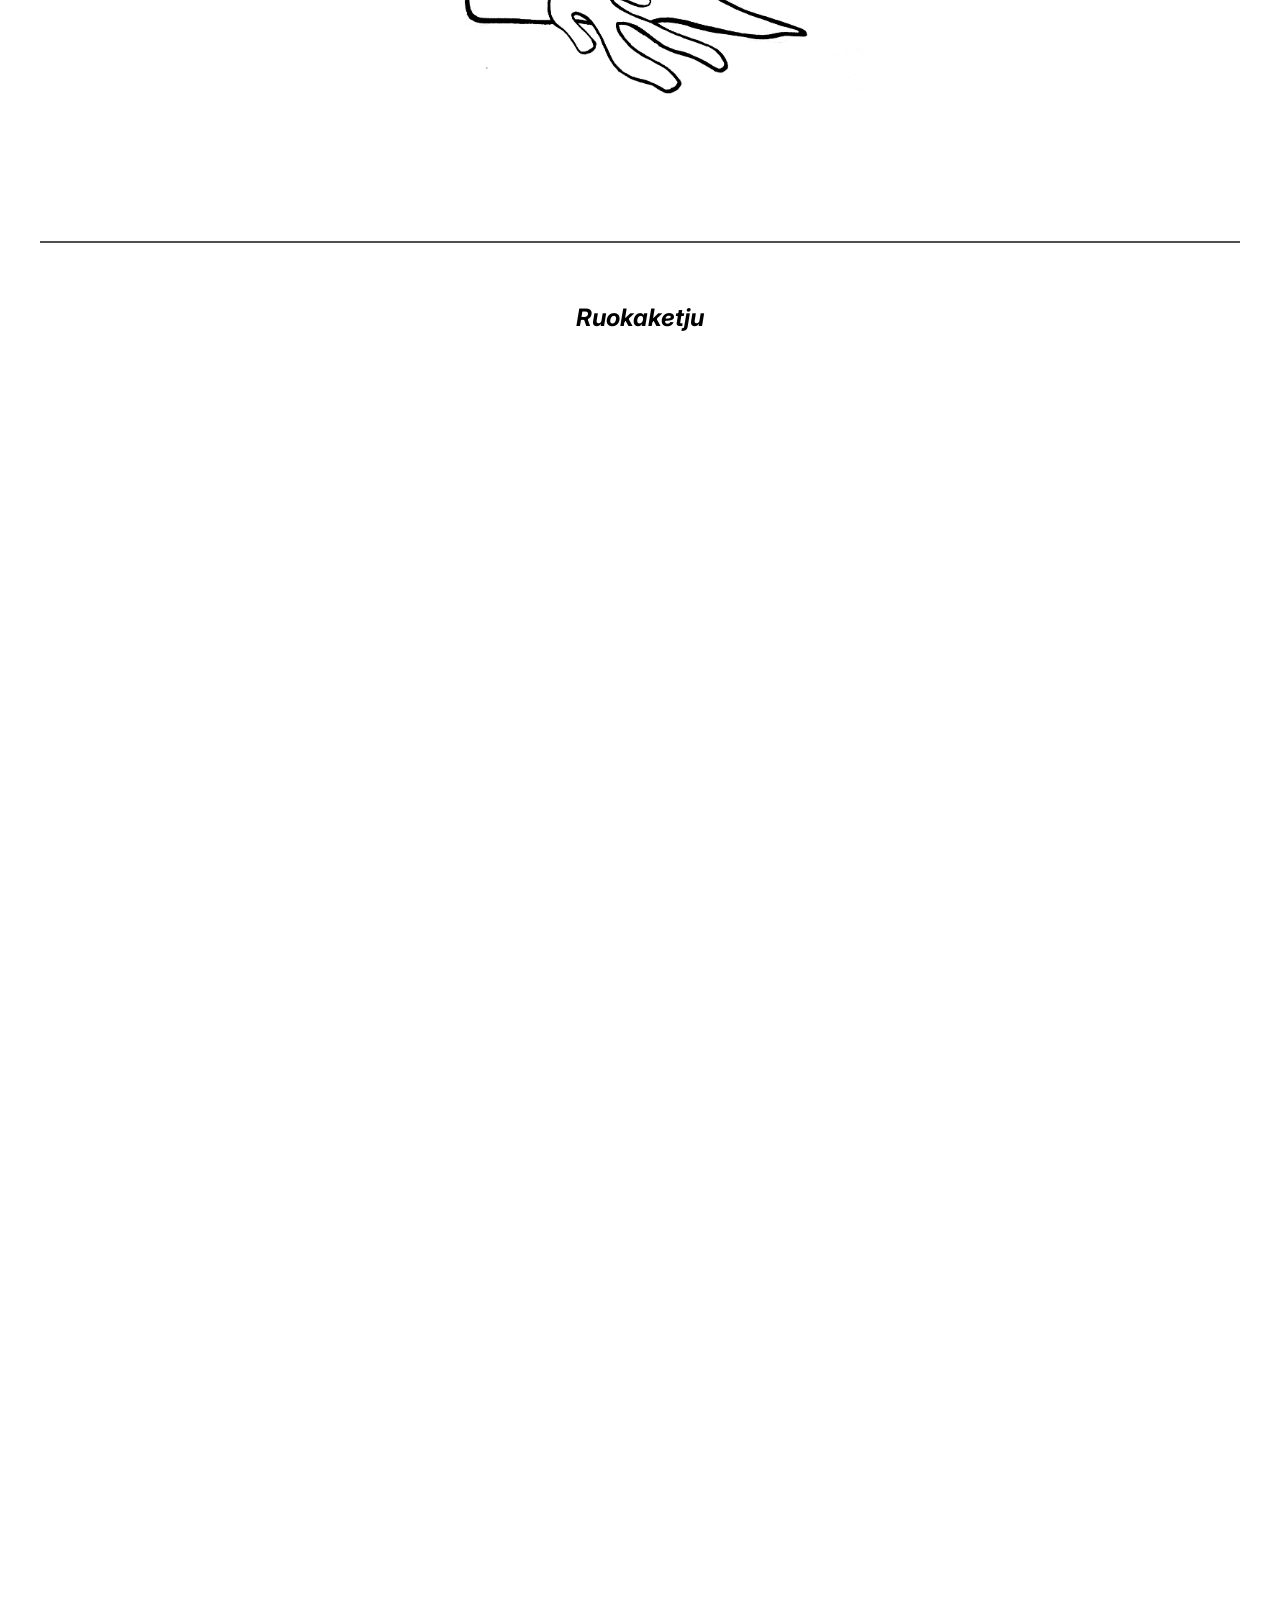
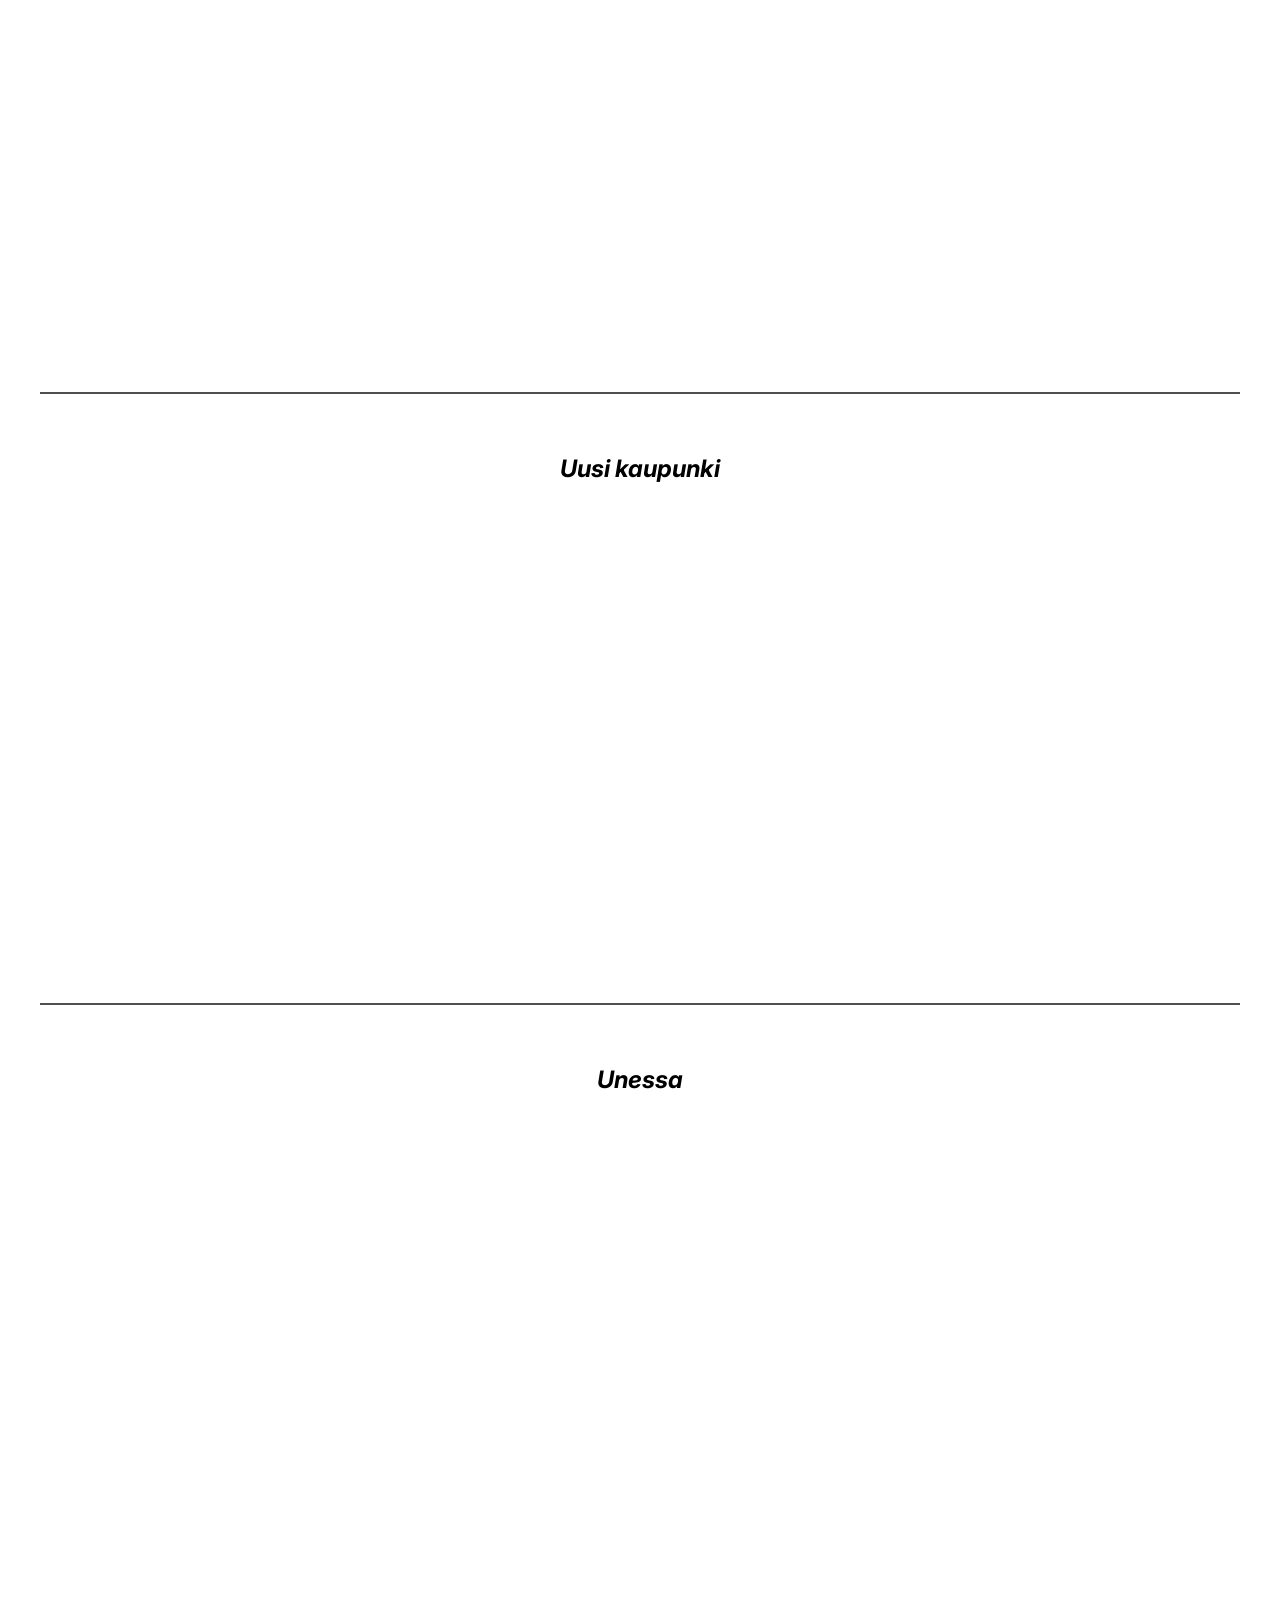
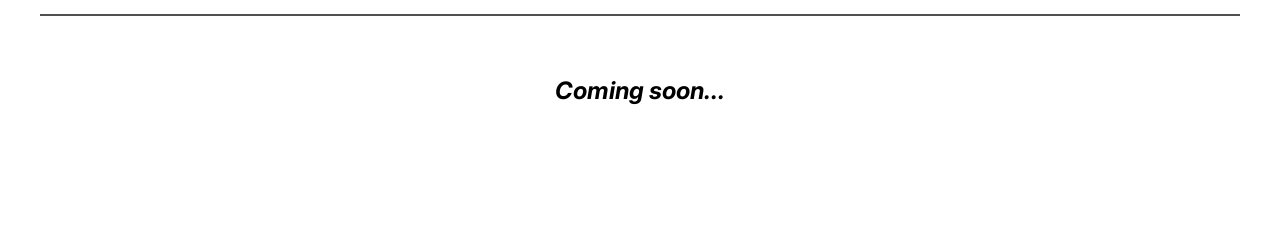
==== commit ecad09c1: "Changes to the naming of files, to make everything more simple and consistent" ====
--- a/index.html
+++ b/index.html
@@ -23,19 +23,19 @@
     <div class="text-break"><em>Levon ja tekemisen hetket</em></div>
 
     <div class="gallery">
-        <div class="art-item large"><img src="images/myrsky_merella_tilava.JPEG" alt="Myrsky merellä" loading="lazy"></div>
-        <div class="art-item large"><img src="images/vauhdikas_lasku_tilava.JPEG" alt="Vauhdikas lasku" loading="lazy"></div>
-        <div class="art-item large"><img src="images/herran_lepotauko_tilava.JPEG" alt="Herran lepotauko" loading="lazy"></div>
+        <div class="art-item large"><img src="images/myrsky-merella-tilava.jpg" alt="Myrsky merellä" loading="lazy"></div>
+        <div class="art-item large"><img src="images/vauhdikas-lasku-tilava.jpg" alt="Vauhdikas lasku" loading="lazy"></div>
+        <div class="art-item large"><img src="images/herran-lepotauko-tilava.jpg" alt="Herran lepotauko" loading="lazy"></div>
     </div>
 
     <div class="text-break"><em>Juhlat</em></div>
 
     <div class="gallery">
-        <div class="art-item large"><img src="images/pikkupuu.JPEG" alt="Pikkupuu" loading="lazy"></div>
-        <div class="art-item large"><img src="images/valvomassa_tilava.JPEG" alt="Valvomassa" loading="lazy"></div>
+        <div class="art-item large"><img src="images/pikkupuu.jpg" alt="Pikkupuu" loading="lazy"></div>
+        <div class="art-item large"><img src="images/valvomassa-tilava.jpg" alt="Valvomassa" loading="lazy"></div>
         <div class="art-item large">
             <a href="stories/paasky-ja-pelikaani.html">
-                <img src="images/paasky_ja_pelikaani.JPEG" alt="Pääsky ja pelikaani" loading="lazy">
+                <img src="images/paasky-ja-pelikaani.jpg" alt="Pääsky ja pelikaani" loading="lazy">
             </a>
         </div>
     </div>
@@ -43,13 +43,13 @@
     <div class="text-break"><em>Uusia tuulia</em></div>
 
     <div class="gallery">
-        <div class="art-item large"><img src="images/surullinen_kuu.JPEG" alt="Surullinen kuu" loading="lazy"></div>
+        <div class="art-item large"><img src="images/surullinen-kuu.jpg" alt="Surullinen kuu" loading="lazy"></div>
         <div class="art-item large">
             <a href="stories/tuulenpuuska.html">
-                <img src="images/tuulenpuuska.JPEG" alt="Tuulenpuuska" loading="lazy">
+                <img src="images/tuulenpuuska.jpg" alt="Tuulenpuuska" loading="lazy">
             </a>
         </div>
-        <div class="art-item large"><img src="images/lempea_horisontti.JPEG" alt="Lempeä horisontti" loading="lazy"></div>
+        <div class="art-item large"><img src="images/lempea-horisontti.jpg" alt="Lempeä horisontti" loading="lazy"></div>
     </div>
 
     <div class="text-break"><em>Katseita</em></div>
@@ -57,17 +57,17 @@
     <div class="gallery">
         <div class="art-item large">
             <a href="stories/cordoba-ilmapallo.html">
-                <img src="images/cordoban_ilmapallo_leikattu.JPEG" alt="Cordoban ilmapallo" loading="lazy">
+                <img src="images/cordoban-ilmapallo-leikattu.jpg" alt="Cordoban ilmapallo" loading="lazy">
             </a>
         </div>
         <div class="art-item large">
             <a href="stories/eripintaiset-kasvot.html">
-                <img src="images/eripintaiset_naamat_leikattu.JPEG" alt="Eripintaiset naamat" loading="lazy">
+                <img src="images/eripintaiset-naamat-leikattu.jpg" alt="Eripintaiset naamat" loading="lazy">
             </a>
         </div>
         <div class="art-item large">
             <a href="stories/frankenstein.html">
-                <img src="images/frankenstein_leikattu.JPEG" alt="Frankenstein" loading="lazy">
+                <img src="images/frankenstein-leikattu.jpg" alt="Frankenstein" loading="lazy">
             </a>
         </div>
     </div>
@@ -75,39 +75,39 @@
     <div class="text-break"><em>Kohtaamisia ja kukkia</em></div>
 
     <div class="gallery">
-        <div class="art-item large"><img src="images/palapeli_leikattu.JPEG" alt="Palapeli" loading="lazy"></div>
-        <div class="art-item large"><img src="images/hahmo_ja_lintu_leikattu.JPEG" alt="Hahmo ja lintu" loading="lazy"></div>
-        <div class="art-item large"><img src="images/kukat_vievät_leikattu.JPEG" alt="Kukat vievät" loading="lazy"></div>
+        <div class="art-item large"><img src="images/palapeli-leikattu.jpg" alt="Palapeli" loading="lazy"></div>
+        <div class="art-item large"><img src="images/hahmo-ja-lintu-leikattu.jpg" alt="Hahmo ja lintu" loading="lazy"></div>
+        <div class="art-item large"><img src="images/kukat-vievat-leikattu.jpg" alt="Kukat vievät" loading="lazy"></div>
     </div>
 
     <div class="text-break"><em>Lennolla</em></div>
 
     <div class="gallery">
-        <div class="art-item huge"><img src="images/lentokoulu.JPEG" alt="Lentokoulu" loading="lazy"></div>
-        <div class="art-item huge"><img src="images/unimaailma.JPEG" alt="Unimaailma" loading="lazy"></div>
+        <div class="art-item huge"><img src="images/lentokoulu.jpg" alt="Lentokoulu" loading="lazy"></div>
+        <div class="art-item huge"><img src="images/unimaailma.jpg" alt="Unimaailma" loading="lazy"></div>
     </div>
 
     <div class="text-break"><em>Ruokaketju</em></div>
 
     <div class="gallery">
-        <div class="art-item huge"><img src="images/ruokaketju.JPEG" alt="Ruokaketju" loading="lazy"></div>
-        <div class="art-item huge"><img src="images/juurikaupunki.JPEG" alt="Juurikaupunki" loading="lazy"></div>
+        <div class="art-item huge"><img src="images/ruokaketju.jpg" alt="Ruokaketju" loading="lazy"></div>
+        <div class="art-item huge"><img src="images/juurikaupunki.jpg" alt="Juurikaupunki" loading="lazy"></div>
     </div>
 
     <div class="text-break"><em>Uusi kaupunki</em></div>
 
     <div class="gallery">
-        <div class="art-item large"><img src="images/elefantit.JPEG" alt="Elefantit" loading="lazy"></div>
-        <div class="art-item large"><img src="images/hautausmaa.JPEG" alt="Hautausmaa" loading="lazy"></div>
-        <div class="art-item large"><img src="images/pelästynyt_ihmisjoukossa.JPEG" alt="Pelästynyt ihmisjoukossa" loading="lazy"></div>
+        <div class="art-item large"><img src="images/elefantit.jpg" alt="Elefantit" loading="lazy"></div>
+        <div class="art-item large"><img src="images/hautausmaa.jpg" alt="Hautausmaa" loading="lazy"></div>
+        <div class="art-item large"><img src="images/pelastynyt-ihmisjoukossa.jpg" alt="Pelästynyt ihmisjoukossa" loading="lazy"></div>
     </div>
 
     <div class="text-break"><em>Unessa</em></div>
 
     <div class="gallery">
-        <div class="art-item large"><img src="images/kuninkaat.JPEG" alt="Kuninkaat" loading="lazy"></div>
-        <div class="art-item large"><img src="images/elokaupunki.JPEG" alt="Elokaupunki" loading="lazy"></div>
-        <div class="art-item large"><img src="images/nuotio.JPEG" alt="Nuotio" loading="lazy"></div>
+        <div class="art-item large"><img src="images/kuninkaat.jpg" alt="Kuninkaat" loading="lazy"></div>
+        <div class="art-item large"><img src="images/elokaupunki.jpg" alt="Elokaupunki" loading="lazy"></div>
+        <div class="art-item large"><img src="images/nuotio.jpg" alt="Nuotio" loading="lazy"></div>
     </div>
 
     <div class="text-break"><em>Coming soon...</em></div>
